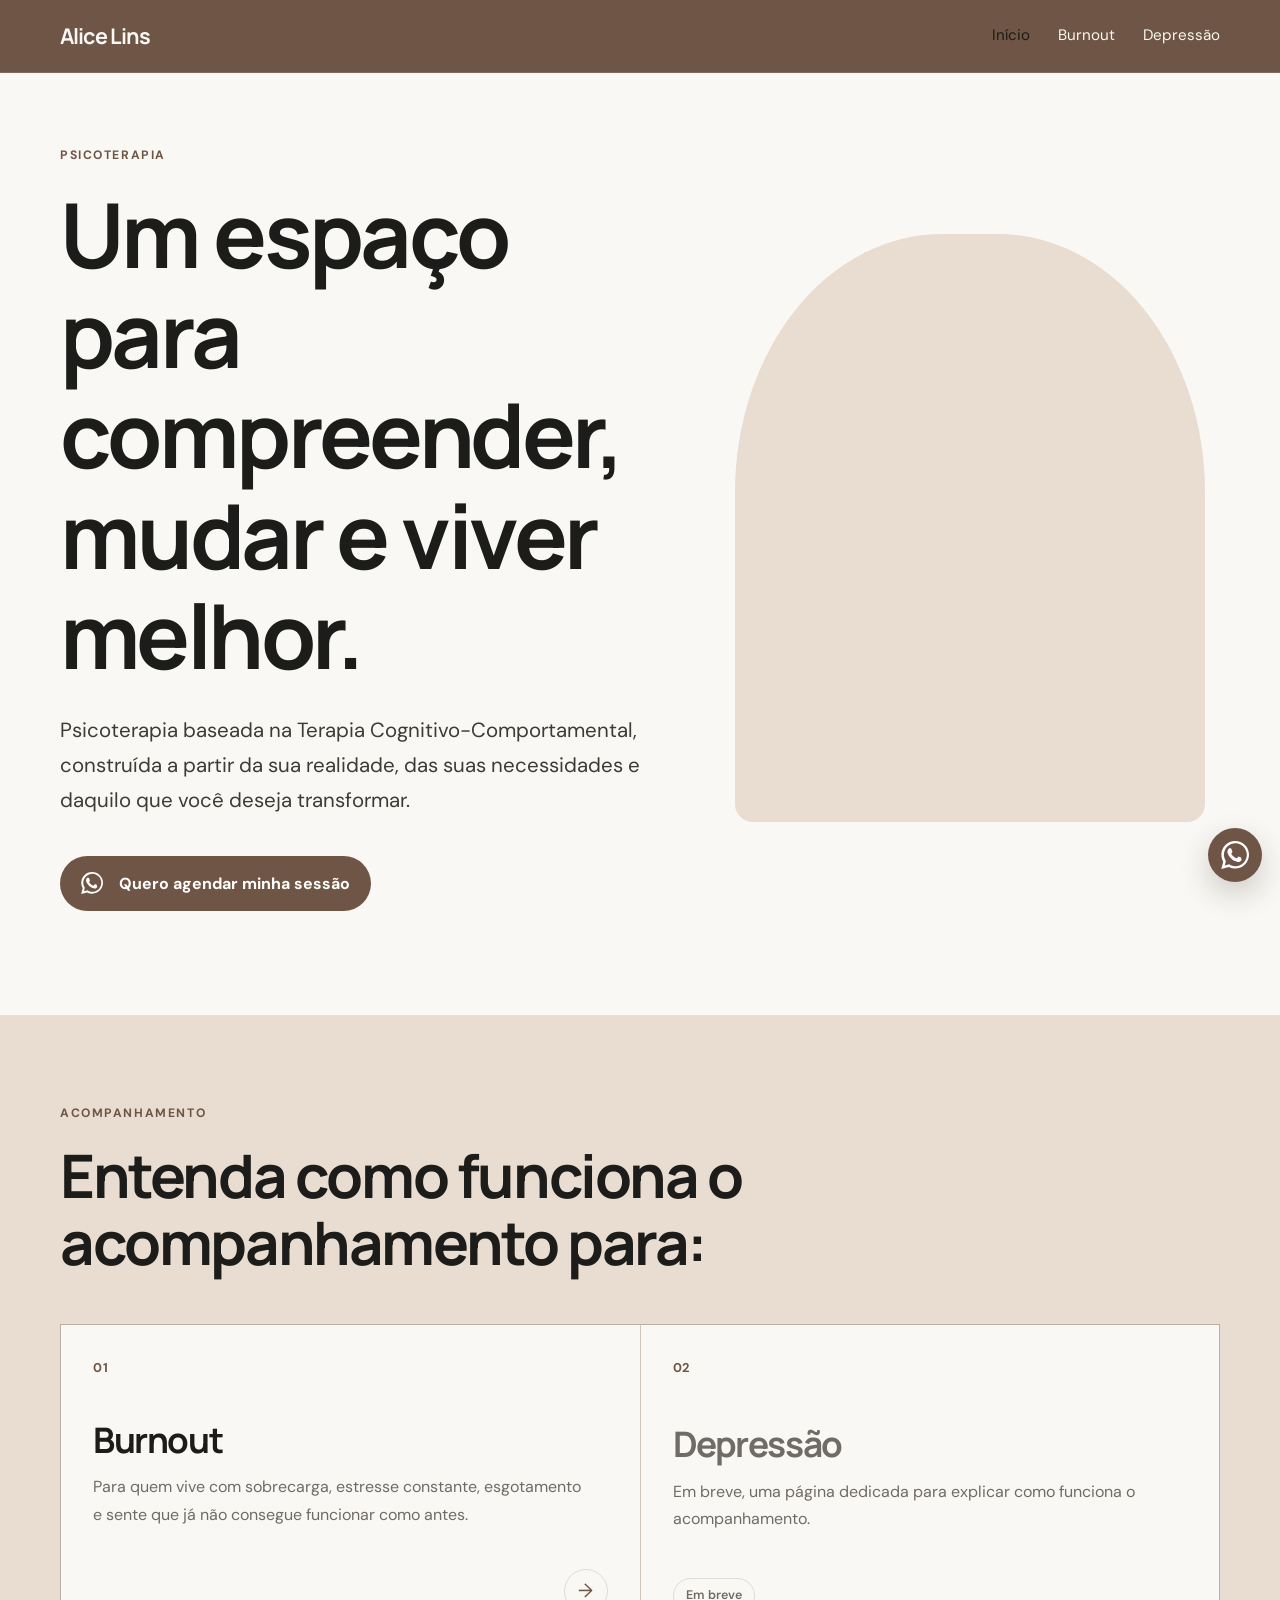
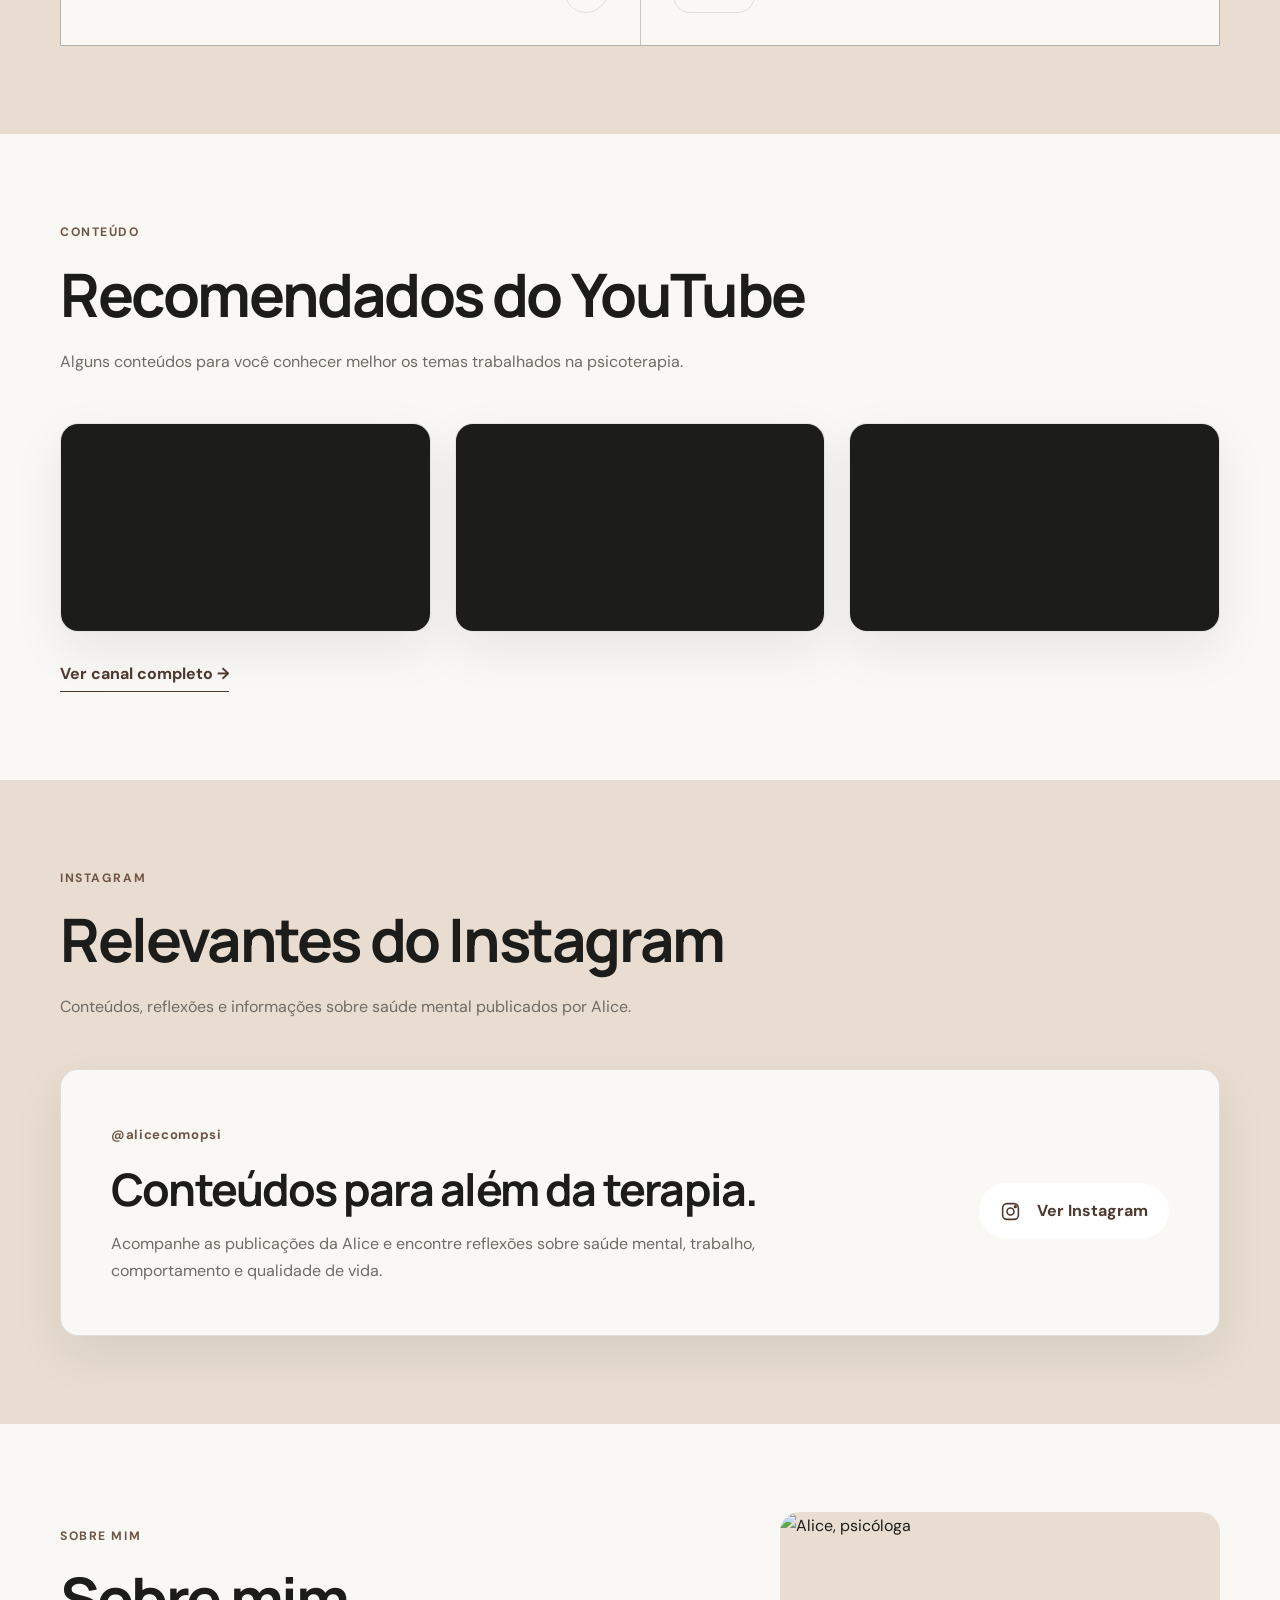
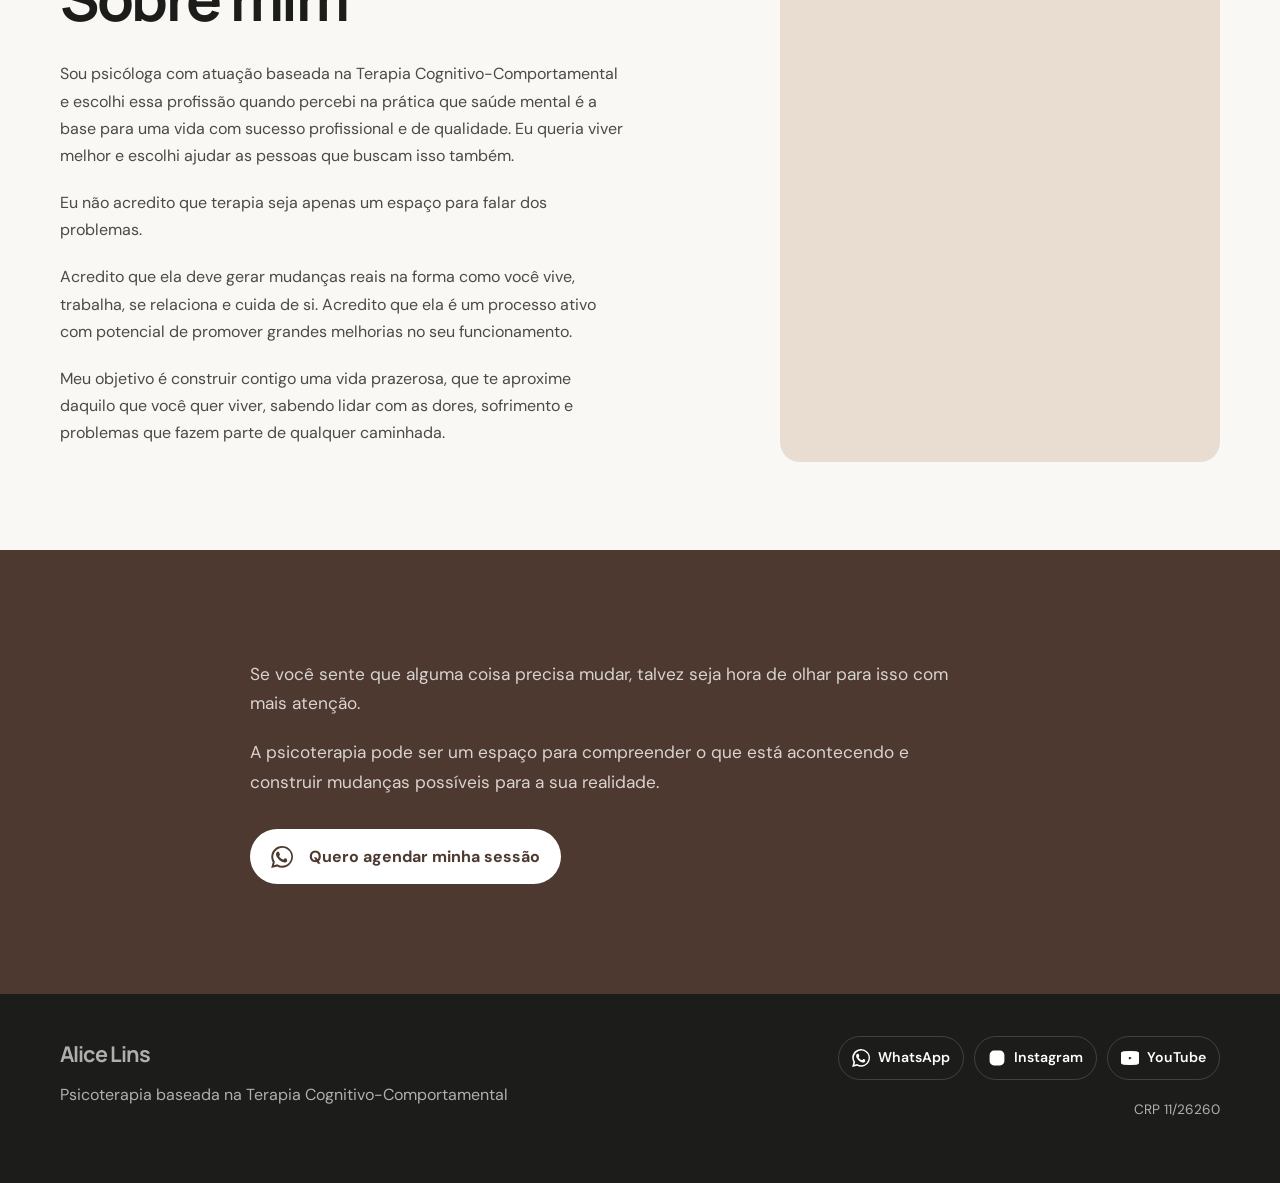
==== index.html @ 0c484d35 "Criando burnout.html e linkando o sobre mim" ====
<!doctype html>
<html lang="pt-BR">

<head>
  <meta charset="utf-8">
  <meta name="viewport" content="width=device-width, initial-scale=1">

  <meta
    name="description"
    content="Psicoterapia baseada na Terapia Cognitivo-Comportamental com Alice Lins."
  >

  <meta name="theme-color" content="#6F5545">

  <meta
    property="og:title"
    content="Alice Lins | Psicóloga"
  >

  <meta
    property="og:description"
    content="Psicoterapia baseada na Terapia Cognitivo-Comportamental."
  >

  <meta property="og:type" content="website">
  <meta property="og:locale" content="pt_BR">

  <title>Alice Lins | Psicóloga</title>

  <link rel="preconnect" href="https://fonts.googleapis.com">
  <link rel="preconnect" href="https://fonts.gstatic.com" crossorigin>

  <link
    href="https://fonts.googleapis.com/css2?family=DM+Sans:wght@400;500;600;700&family=Manrope:wght@500;600;700&display=swap"
    rel="stylesheet"
  >

  <link rel="stylesheet" href="css/style.css">
</head>

<body>

  <a class="skip-link" href="#conteudo">
    Pular para o conteúdo
  </a>


  <!-- =====================================================
       HEADER
  ====================================================== -->

  <header class="site-header">

    <div class="container nav-wrap">

      <a
        class="brand"
        href="/"
        aria-label="Alice Lins — início"
      >
        Alice Lins
      </a>


      <button
        class="menu-toggle"
        type="button"
        aria-expanded="false"
        aria-controls="primary-nav"
        aria-label="Abrir menu"
      >
        <span></span>
        <span></span>
        <span></span>
      </button>


      <nav
        class="primary-nav"
        id="primary-nav"
        aria-label="Navegação principal"
      >

        <a
          class="active"
          href="/"
          aria-current="page"
        >
          Início
        </a>

        <a href="burnout.html">
          Burnout
        </a>

        <a href="/depressao">
          Depressão
        </a>

      </nav>

    </div>

  </header>


  <main id="conteudo">


    <!-- =====================================================
         HERO
    ====================================================== -->

    <section
      class="hero section section-offwhite home-hero"
      aria-labelledby="hero-title"
    >

      <div class="container hero-grid">

        <div class="hero-copy reveal">

          <p class="eyebrow">
            Psicoterapia
          </p>

          <h1 id="hero-title">
            Um espaço para compreender, mudar e viver melhor.
          </h1>

          <p class="lead">
            Psicoterapia baseada na Terapia Cognitivo-Comportamental,
            construída a partir da sua realidade, das suas necessidades
            e daquilo que você deseja transformar.
          </p>

          <a
            class="button button-primary"
            data-whatsapp
            href="#"
          >

            <svg
              class="whatsapp-icon"
              viewBox="0 0 24 24"
              aria-hidden="true"
            >
              <path d="M20.5 3.5A11.8 11.8 0 0 0 12.1 0C5.6 0 .3 5.3.3 11.8c0 2.1.6 4.1 1.6 5.9L.2 24l6.5-1.7a11.8 11.8 0 0 0 5.4 1.3h.1c6.5 0 11.8-5.3 11.8-11.8 0-3.1-1.2-6.1-3.5-8.3ZM12.1 21.6c-1.7 0-3.4-.5-4.8-1.4l-.3-.2-3.8 1 1-3.7-.2-.3a9.8 9.8 0 1 1 8.1 4.6Zm5.4-7.3c-.3-.2-1.7-.9-2-.9-.3-.1-.5-.2-.7.2-.2.3-.8.9-1 1.1-.2.2-.4.2-.7.1-1.8-.9-3-1.6-4.2-3.6-.3-.5.3-.5.8-1.7.1-.2 0-.4 0-.6 0-.2-.7-1.6-.9-2.2-.2-.6-.5-.5-.7-.5h-.6c-.2 0-.6.1-.9.4-.3.3-1.1 1.1-1.1 2.7s1.1 3.1 1.3 3.3c.2.2 2.1 3.3 5.2 4.6 1.9.8 2.6.9 3.5.8.6-.1 1.7-.7 2-1.4.2-.7.2-1.3.1-1.4-.1-.1-.3-.2-.6-.3Z"/>
            </svg>

            <span>
              Quero agendar minha sessão
            </span>

          </a>

        </div>


        <div class="hero-image-wrap reveal">

          <div class="hero-image-frame">

            <img
              src="assets/images/alice.jpg"
              alt="Alice, psicóloga"
              class="alice-photo"
              loading="eager"
            >

            <div
              class="image-placeholder"
              aria-hidden="true"
            >
              <span>alice.jpg</span>

              <small>
                Adicione a foto da Alice em<br>
                assets/images/alice.jpg
              </small>

            </div>

          </div>

        </div>

      </div>

    </section>


    <!-- =====================================================
         ACOMPANHAMENTO
    ====================================================== -->

    <section
      class="section section-beige"
      id="acompanhamento"
      aria-labelledby="acompanhamento-title"
    >

      <div class="container">

        <div class="section-heading">

          <p class="eyebrow">
            Acompanhamento
          </p>

          <h2 id="acompanhamento-title">
            Entenda como funciona o acompanhamento para:
          </h2>

        </div>


        <div class="home-treatment-grid">

          <a
            class="home-treatment-card home-treatment-card-featured"
            href="/burnout"
          >

            <span class="home-card-number">
              01
            </span>

            <div>

              <h3>
                Burnout
              </h3>

              <p>
                Para quem vive com sobrecarga, estresse constante,
                esgotamento e sente que já não consegue funcionar
                como antes.
              </p>

            </div>

            <span
              class="home-card-arrow"
              aria-hidden="true"
            >
              →
            </span>

          </a>


          <div class="home-treatment-card home-treatment-card-disabled">

            <span class="home-card-number">
              02
            </span>

            <div>

              <h3>
                Depressão
              </h3>

              <p>
                Em breve, uma página dedicada para explicar
                como funciona o acompanhamento.
              </p>

            </div>

            <span class="home-card-label">
              Em breve
            </span>

          </div>

        </div>

      </div>

    </section>


    <!-- =====================================================
         YOUTUBE
    ====================================================== -->

    <section
      class="section section-offwhite"
      id="youtube"
      aria-labelledby="youtube-title"
    >

      <div class="container">

        <div class="section-heading">

          <p class="eyebrow">
            Conteúdo
          </p>

          <h2 id="youtube-title">
            Recomendados do YouTube
          </h2>

          <p>
            Alguns conteúdos para você conhecer melhor os temas
            trabalhados na psicoterapia.
          </p>

        </div>


        <div class="youtube-grid">


          <!-- VÍDEO 1 -->

          <article class="youtube-card">

            <div class="youtube-video">

              <iframe
                src="https://www.youtube.com/embed/fqAX5RR4Qe8"
                title="Vídeo recomendado no YouTube"
                loading="lazy"
                allow="accelerometer; autoplay; clipboard-write; encrypted-media; gyroscope; picture-in-picture; web-share"
                allowfullscreen
              ></iframe>

            </div>

          </article>


          <!-- VÍDEO 2 -->

          <article class="youtube-card">

            <div class="youtube-video">

              <iframe
                src="https://www.youtube.com/embed/heCtvMvmbQk"
                title="Vídeo recomendado no YouTube"
                loading="lazy"
                allow="accelerometer; autoplay; clipboard-write; encrypted-media; gyroscope; picture-in-picture; web-share"
                allowfullscreen
              ></iframe>

            </div>

          </article>


          <!-- VÍDEO 3 -->

          <article class="youtube-card">

            <div class="youtube-video">

              <iframe
                src="https://www.youtube.com/embed/onw-YY0gF-A"
                title="Vídeo recomendado no YouTube"
                loading="lazy"
                allow="accelerometer; autoplay; clipboard-write; encrypted-media; gyroscope; picture-in-picture; web-share"
                allowfullscreen
              ></iframe>

            </div>

          </article>


        </div>


        <div class="content-link-wrap">

          <a
            class="text-link"
            href="https://www.youtube.com/@alicemslins"
            target="_blank"
            rel="noopener noreferrer"
          >
            Ver canal completo →
          </a>

        </div>

      </div>

    </section>


    <!-- =====================================================
         INSTAGRAM
    ====================================================== -->

    <section
      class="section section-beige"
      id="instagram"
      aria-labelledby="instagram-title"
    >

      <div class="container">

        <div class="section-heading">

          <p class="eyebrow">
            Instagram
          </p>

          <h2 id="instagram-title">
            Relevantes do Instagram
          </h2>

          <p>
            Conteúdos, reflexões e informações sobre saúde mental
            publicados por Alice.
          </p>

        </div>


        <div class="instagram-feature">

          <div>

            <span class="instagram-handle">
              @alicecomopsi
            </span>

            <h3>
              Conteúdos para além da terapia.
            </h3>

            <p>
              Acompanhe as publicações da Alice e encontre
              reflexões sobre saúde mental, trabalho,
              comportamento e qualidade de vida.
            </p>

          </div>


          <a
            class="button button-light instagram-button"
            href="https://www.instagram.com/alicecomopsi/"
            target="_blank"
            rel="noopener noreferrer"
          >

            <svg
              class="social-icon"
              viewBox="0 0 24 24"
              aria-hidden="true"
            >
              <rect x="3" y="3" width="18" height="18" rx="5" ry="5"></rect>
              <circle cx="12" cy="12" r="4"></circle>
              <circle cx="17.5" cy="6.5" r="1"></circle>
            </svg>

            Ver Instagram

          </a>

        </div>

      </div>

    </section>


    <!-- =====================================================
         SOBRE MIM
    ====================================================== -->

    <section
      class="section section-offwhite"
      id="sobre-mim"
      aria-labelledby="sobre-mim-title"
    >

      <div class="container about-grid">

        <div>

          <p class="eyebrow">
            Sobre mim
          </p>

          <h2 id="sobre-mim-title">
            Sobre mim
          </h2>

          <div class="prose">

            <p>
              Sou psicóloga com atuação baseada na
              Terapia Cognitivo-Comportamental e escolhi essa profissão
              quando percebi na prática que saúde mental é a base para
              uma vida com sucesso profissional e de qualidade.
              Eu queria viver melhor e escolhi ajudar as pessoas que
              buscam isso também.
            </p>

            <p>
              Eu não acredito que terapia seja apenas um espaço
              para falar dos problemas.
            </p>

            <p>
              Acredito que ela deve gerar mudanças reais na forma
              como você vive, trabalha, se relaciona e cuida de si.
              Acredito que ela é um processo ativo com potencial de
              promover grandes melhorias no seu funcionamento.
            </p>

            <p>
              Meu objetivo é construir contigo uma vida prazerosa,
              que te aproxime daquilo que você quer viver, sabendo
              lidar com as dores, sofrimento e problemas que fazem
              parte de qualquer caminhada.
            </p>

          </div>

        </div>


        <div class="about-photo-wrap">

          <img
            src="assets/images/alice.jpg"
            alt="Alice, psicóloga"
            class="alice-photo"
            loading="lazy"
          >

        </div>

      </div>

    </section>


    <!-- =====================================================
         CTA FINAL
    ====================================================== -->

    <section
      class="section final-cta"
      id="cta"
      aria-labelledby="cta-title"
    >

      <div class="container narrow">

        <p>
          Se você sente que alguma coisa precisa mudar,
          talvez seja hora de olhar para isso com mais atenção.
        </p>

        <p>
          A psicoterapia pode ser um espaço para compreender
          o que está acontecendo e construir mudanças possíveis
          para a sua realidade.
        </p>

        <a
          class="button button-light"
          data-whatsapp
          href="#"
        >

          <svg
            class="whatsapp-icon"
            viewBox="0 0 24 24"
            aria-hidden="true"
          >
            <path d="M20.5 3.5A11.8 11.8 0 0 0 12.1 0C5.6 0 .3 5.3.3 11.8c0 2.1.6 4.1 1.6 5.9L.2 24l6.5-1.7a11.8 11.8 0 0 0 5.4 1.3h.1c6.5 0 11.8-5.3 11.8-11.8 0-3.1-1.2-6.1-3.5-8.3ZM12.1 21.6c-1.7 0-3.4-.5-4.8-1.4l-.3-.2-3.8 1 1-3.7-.2-.3a9.8 9.8 0 1 1 8.1 4.6Zm5.4-7.3c-.3-.2-1.7-.9-2-.9-.3-.1-.5-.2-.7.2-.2.3-.8.9-1 1.1-.2.2-.4.2-.7.1-1.8-.9-3-1.6-4.2-3.6-.3-.5.3-.5.8-1.7.1-.2 0-.4 0-.6 0-.2-.7-1.6-.9-2.2-.2-.6-.5-.5-.7-.5h-.6c-.2 0-.6.1-.9.4-.3.3-1.1 1.1-1.1 2.7s1.1 3.1 1.3 3.3c.2.2 2.1 3.3 5.2 4.6 1.9.8 2.6.9 3.5.8.6-.1 1.7-.7 2-1.4.2-.7.2-1.3.1-1.4-.1-.1-.3-.2-.6-.3Z"/>
          </svg>

          <span>
            Quero agendar minha sessão
          </span>

        </a>

      </div>

    </section>

  </main>


  <!-- =====================================================
       FOOTER
  ====================================================== -->

  <footer class="site-footer">

    <div class="container footer-grid">

      <div>

        <p class="brand footer-brand">
          Alice Lins
        </p>

        <p>
          Psicoterapia baseada na
          Terapia Cognitivo-Comportamental
        </p>

      </div>


      <div class="footer-actions">

        <div
          class="social-links"
          aria-label="Redes sociais"
        >

          <!-- WHATSAPP -->

          <a
            class="social-link"
            data-whatsapp
            href="#"
            aria-label="Falar com Alice pelo WhatsApp"
            title="WhatsApp"
          >

            <svg viewBox="0 0 24 24" aria-hidden="true">
              <path d="M20.5 3.5A11.8 11.8 0 0 0 12.1 0C5.6 0 .3 5.3.3 11.8c0 2.1.6 4.1 1.6 5.9L.2 24l6.5-1.7a11.8 11.8 0 0 0 5.4 1.3h.1c6.5 0 11.8-5.3 11.8-11.8 0-3.1-1.2-6.1-3.5-8.3ZM12.1 21.6c-1.7 0-3.4-.5-4.8-1.4l-.3-.2-3.8 1 1-3.7-.2-.3a9.8 9.8 0 1 1 8.1 4.6Zm5.4-7.3c-.3-.2-1.7-.9-2-.9-.3-.1-.5-.2-.7.2-.2.3-.8.9-1 1.1-.2.2-.4.2-.7.1-1.8-.9-3-1.6-4.2-3.6-.3-.5.3-.5.8-1.7.1-.2 0-.4 0-.6 0-.2-.7-1.6-.9-2.2-.2-.6-.5-.5-.7-.5h-.6c-.2 0-.6.1-.9.4-.3.3-1.1 1.1-1.1 2.7s1.1 3.1 1.3 3.3c.2.2 2.1 3.3 5.2 4.6 1.9.8 2.6.9 3.5.8.6-.1 1.7-.7 2-1.4.2-.7.2-1.3.1-1.4-.1-.1-.3-.2-.6-.3Z"/>
            </svg>

            <span>
              WhatsApp
            </span>

          </a>


          <!-- INSTAGRAM -->

          <a
            class="social-link"
            href="https://www.instagram.com/alicecomopsi/"
            target="_blank"
            rel="noopener noreferrer"
            aria-label="Instagram da Alice"
            title="Instagram"
          >

            <svg viewBox="0 0 24 24" aria-hidden="true">
              <rect x="3" y="3" width="18" height="18" rx="5" ry="5"></rect>
              <circle cx="12" cy="12" r="4"></circle>
              <circle cx="17.5" cy="6.5" r="1"></circle>
            </svg>

            <span>
              Instagram
            </span>

          </a>


          <!-- YOUTUBE -->

          <a
            class="social-link"
            href="https://www.youtube.com/@alicemslins"
            target="_blank"
            rel="noopener noreferrer"
            aria-label="Canal da Alice no YouTube"
            title="YouTube"
          >

            <svg viewBox="0 0 24 24" aria-hidden="true">
              <path d="M23.5 6.2a3 3 0 0 0-2.1-2.1C19.5 3.6 12 3.6 12 3.6s-7.5 0-9.4.5A3 3 0 0 0 .5 6.2 31 31 0 0 0 0 12a31 31 0 0 0 .5 5.8 3 3 0 0 0 2.1 2.1c1.9.5 9.4.5 9.4.5s7.5 0 9.4-.5a3 3 0 0 0 2.1-2.1A31 31 0 0 0 24 12a31 31 0 0 0-.5-5.8ZM9.6 15.6V8.4l6.3 3.6-6.3 3.6Z"/>
            </svg>

            <span>
              YouTube
            </span>

          </a>

        </div>


        <p>
          CRP 11/26260
        </p>

      </div>

    </div>

  </footer>


  <!-- WHATSAPP FLUTUANTE -->

  <a
    class="whatsapp-float"
    data-whatsapp
    href="#"
    aria-label="Falar com Alice pelo WhatsApp"
  >

    <svg
      viewBox="0 0 24 24"
      aria-hidden="true"
    >
      <path d="M20.5 3.5A11.8 11.8 0 0 0 12.1 0C5.6 0 .3 5.3.3 11.8c0 2.1.6 4.1 1.6 5.9L.2 24l6.5-1.7a11.8 11.8 0 0 0 5.4 1.3h.1c6.5 0 11.8-5.3 11.8-11.8 0-3.1-1.2-6.1-3.5-8.3ZM12.1 21.6c-1.7 0-3.4-.5-4.8-1.4l-.3-.2-3.8 1 1-3.7-.2-.3a9.8 9.8 0 1 1 8.1 4.6Zm5.4-7.3c-.3-.2-1.7-.9-2-.9-.3-.1-.5-.2-.7.2-.2.3-.8.9-1 1.1-.2.2-.4.2-.7.1-1.8-.9-3-1.6-4.2-3.6-.3-.5.3-.5.8-1.7.1-.2 0-.4 0-.6 0-.2-.7-1.6-.9-2.2-.2-.6-.5-.5-.7-.5h-.6c-.2 0-.6.1-.9.4-.3.3-1.1 1.1-1.1 2.7s1.1 3.1 1.3 3.3c.2.2 2.1 3.3 5.2 4.6 1.9.8 2.6.9 3.5.8.6-.1 1.7-.7 2-1.4.2-.7.2-1.3.1-1.4-.1-.1-.3-.2-.6-.3Z"/>
    </svg>

  </a>


  <script src="js/script.js" defer></script>

</body>

</html>
---- css/style.css ----
@import url('https://fonts.googleapis.com/css2?family=Caveat:wght@500;600;700&display=swap');
@import url('https://fonts.googleapis.com/css2?family=Cormorant+Garamond:wght@400;500;600&display=swa');



:root {
  --coffee: #6F5545;
  --coffee-dark: #4D392F;
  --beige: #E8DDD0;
  --off-white: #FAF8F4;
  --light-gray: #E9E7E3;
  --black: #1C1C1A;
  --gray: #6F6B66;
  --white: #FFFFFF;
  --border: rgba(28, 28, 26, 0.12);
  --shadow: 0 18px 50px rgba(28, 28, 26, 0.08);
  --radius: 18px;
  --max-width: 1160px;
  --narrow-width: 780px;
}

*,
*::before,
*::after {
  box-sizing: border-box;
}

html {
  scroll-behavior: smooth;
}

body {
  margin: 0;
  background: var(--off-white);
  color: var(--black);
  font-family: "DM Sans", system-ui, -apple-system, BlinkMacSystemFont, "Segoe UI", sans-serif;
  line-height: 1.7;
  text-rendering: optimizeLegibility;
}

body.menu-open {
  overflow: hidden;
}

img {
  display: block;
  max-width: 100%;
}

a {
  color: inherit;
}

button,
a {
  -webkit-tap-highlight-color: transparent;
}

button {
  font: inherit;
}

.burnout-title {
  font-family: "", cursive;
  font-weight: 600;
  letter-spacing: 0.01em;
}

.cormorant-title {
  font-family: "", serif;
  font-weight: 500;
  letter-spacing: -0.02em;
}

:focus-visible {
  outline: 3px solid var(--coffee);
  outline-offset: 4px;
}

.skip-link {
  position: fixed;
  top: 12px;
  left: 12px;
  z-index: 1000;
  padding: 10px 14px;
  background: var(--black);
  color: var(--white);
  transform: translateY(-160%);
  transition: transform 180ms ease;
}

.skip-link:focus {
  transform: translateY(0);
}

.container {
  width: min(var(--max-width), calc(100% - 40px));
  margin-inline: auto;
}

.narrow {
  width: min(var(--narrow-width), calc(100% - 40px));
  margin-inline: auto;
}

.section {
  padding: 88px 0;
}

.section-offwhite {
  background: var(--off-white);
}

.section-beige {
  background: var(--beige);
}

.section-dark,
.final-cta {
  background: var(--coffee-dark);
  color: var(--white);
}

.site-header {
  position: sticky;
  top: 0;
  z-index: 110;

  height: var(--header-height);

  background: var(--coffee);
  color: var(--off-white);

  border-bottom: 1px solid rgba(255, 255, 255, 0.12);
}

.nav-wrap {
  min-height: 72px;
  display: flex;
  align-items: center;
  justify-content: space-between;
}

.brand {
  text-decoration: none;
  font-family: "Manrope", sans-serif;
  font-weight: 700;
  letter-spacing: -0.04em;
  font-size: 1.35rem;
  color: var(--off-white);
}

/* =========================================================
   LINK PARA O SOBRE NA PÁGINA DE BURNOUT
========================================================= */

.home-section-link {
  display: flex;
  align-items: center;
  justify-content: space-between;

  width: 100%;

  padding: 26px 0;

  border-top: 1px solid var(--border);
  border-bottom: 1px solid var(--border);

  color: var(--black);

  font-family: "Manrope", sans-serif;
  font-size: clamp(1.5rem, 4vw, 2.4rem);
  font-weight: 600;
  letter-spacing: -0.04em;

  text-decoration: none;

  transition:
    color 180ms ease,
    padding 180ms ease;
}

.home-section-link:hover {
  color: var(--coffee);
  padding-left: 8px;
  padding-right: 8px;
}

.home-section-link span:last-child {
  color: var(--coffee);
  font-size: 1.4rem;
}

.primary-nav {
  display: flex;
  gap: 28px;
  align-items: center;
}

.primary-nav a {
  position: relative;
  padding: 8px 0;
  color: var(--off-white);
  text-decoration: none;
  font-size: 0.95rem;
}

.primary-nav a:hover,
.primary-nav a.active {
  color: var(--black);
}

.primary-nav a.active::after {
  content: "";
  position: absolute;
  left: 0;
  right: 0;
  bottom: 2px;
  height: 1px;
  background: var(--coffee);
}

.menu-toggle {
  display: none;

  width: 58px;
  height: 58px;

  padding: 0;
  border: 0;
  border-radius: 12px;

  background: transparent;
  color: var(--off-white);

  cursor: pointer;

  align-items: center;
  justify-content: center;
}

.menu-toggle span {
  display: block;

  width: 32px;
  height: 3px;

  margin: 5px 0;

  background: currentColor;
  border-radius: 999px;

  transition:
    transform 180ms ease,
    opacity 180ms ease;
}

.hero {
  padding-top: 72px;
  padding-bottom: 104px;
}

.hero-grid {
  display: grid;
  gap: 48px;
  align-items: center;
}

.hero-copy {
  max-width: 700px;
}

.eyebrow {
  margin: 0 0 18px;
  color: var(--coffee);
  font-size: 0.76rem;
  font-weight: 700;
  letter-spacing: 0.13em;
  text-transform: uppercase;
}

.eyebrow-light {
  color: var(--beige);
}

h1,
h2,
h3 {
  margin: 0;
  font-family: "Manrope", sans-serif;
  line-height: 1.12;
  letter-spacing: -0.04em;
}

h1 {
  max-width: 780px;
  font-size: clamp(2.55rem, 8vw, 5.6rem);
}

h2 {
  max-width: 850px;
  font-size: clamp(2rem, 5vw, 3.75rem);
}

h3 {
  font-size: 1.25rem;
}

p {
  margin: 0 0 20px;
}

.lead {
  margin-top: 28px;
  font-size: clamp(1.08rem, 2vw, 1.28rem);
  color: #3E3B37;
}

.hero-copy > p:not(.eyebrow):not(.lead) {
  max-width: 680px;
  color: #4D4944;
}

.button {
  display: inline-flex;
  align-items: center;
  justify-content: center;
  gap: 16px;
  min-height: 52px;
  margin-top: 18px;
  padding: 13px 20px;
  border-radius: 999px;
  border: 1px solid transparent;
  text-decoration: none;
  font-weight: 700;
  transition: transform 180ms ease, background-color 180ms ease, border-color 180ms ease;
}

.button .whatsapp-icon {
  width: 22px;
  height: 22px;
  flex-shrink: 0;
  fill: currentColor;
}

.button:hover {
  transform: translateY(-2px);
}

.button-primary {
  background: var(--coffee);
  color: var(--white);
}

.button-primary:hover {
  background: var(--coffee-dark);
}

.button-light {
  background: var(--white);
  color: var(--coffee-dark);
}

.hero-image-wrap {
  display: flex;
  justify-content: center;
}

.hero-image-frame {
  position: relative;
  width: min(100%, 470px);
  aspect-ratio: 4 / 5;
  overflow: hidden;
  background: var(--beige);
  border-radius: 44% 44% 18px 18px;
}

.alice-photo {
  width: 100%;
  height: 100%;
  object-fit: cover;
}

.image-placeholder {
  position: absolute;
  inset: 0;
  display: flex;
  flex-direction: column;
  align-items: center;
  justify-content: center;
  gap: 8px;
  padding: 30px;
  text-align: center;
  background: linear-gradient(145deg, #ded0c1, #f2ebe3);
  color: var(--coffee-dark);
}

.image-placeholder span {
  font-family: "Manrope", sans-serif;
  font-weight: 700;
}

.image-placeholder small {
  line-height: 1.5;
}

.hero-image-frame:has(.alice-photo[src*="alice.jpg"]) .image-placeholder {
  display: none;
}

.section-heading {
  margin-bottom: 48px;
}

.section-heading > p:last-child {
  max-width: 680px;
  margin-top: 20px;
  color: var(--gray);
}

.section-heading.light > p:last-child {
  color: rgba(255, 255, 255, 0.72);
}

.quote-list {
  margin: 44px 0 52px;
  border-top: 1px solid rgba(28, 28, 26, 0.15);
}

.quote-list blockquote {
  margin: 0;
  padding: 25px 0;
  border-bottom: 1px solid rgba(28, 28, 26, 0.15);
  font-family: "Manrope", sans-serif;
  font-size: clamp(1.1rem, 2.4vw, 1.45rem);
  line-height: 1.35;
}

.closing-text {
  max-width: 760px;
  margin-top: 40px;
  font-size: clamp(1.15rem, 2.5vw, 1.55rem);
  font-family: "Manrope", sans-serif;
  font-weight: 600;
  line-height: 1.4;
}

.cycle {
  max-width: 680px;
  margin: 50px auto 40px;
  display: grid;
  justify-items: center;
}

.cycle-step {
  width: min(100%, 450px);
  padding: 16px 20px;
  text-align: center;
  border: 1px solid var(--border);
  background: var(--white);
  border-radius: 999px;
  font-weight: 600;
  box-shadow: 0 8px 24px rgba(28, 28, 26, 0.04);
}

.cycle-arrow {
  padding: 5px 0;
  color: var(--coffee);
  font-size: 1.25rem;
}

.statement {
  max-width: 900px;
  margin: 60px auto 0;
  text-align: center;
  font-family: "Manrope", sans-serif;
  font-size: clamp(1.5rem, 4vw, 2.6rem);
  line-height: 1.2;
  font-weight: 400;
  letter-spacing: -0.04em;
}

.statement-small {
  margin-top: 36px;
  text-align: left;
  font-family: "DM Sans", sans-serif;
  font-size: clamp(1.05rem, 2vw, 1.25rem);
  line-height: 1.75;
  font-weight: 400;
  letter-spacing: normal;
}

.statement-highlight {
  margin-top: 48px;
  margin-bottom: 30px;
  padding: 24px 0;
  border-top: 1px solid rgba(77, 57, 47, 0.25);
  border-bottom: 1px solid rgba(77, 57, 47, 0.25);

  font-family: "Manrope", sans-serif;
  font-size: clamp(1.35rem, 3vw, 2rem);
  font-weight: 700;
  line-height: 1.3;
  color: var(--coffee-dark);
}

.statement-normal {
  margin-top: 24px;
}

.section-dark .narrow p:not(.eyebrow),
.final-cta p:not(.eyebrow) {
  max-width: 700px;
  color: rgba(255, 255, 255, 0.78);
  font-size: 1.08rem;
}

.topics {
  display: grid;
  grid-template-columns: 0.85fr 1.15fr;
  gap: 70px;
  align-items: stretch;
}

.topic-list {
  display: flex;
  flex-direction: column;
  border-top: 1px solid var(--border);
}

.topic-button {
  position: relative;
  padding: 17px 34px 17px 0;
  border: 0;
  border-bottom: 1px solid var(--border);
  background: transparent;
  color: var(--gray);
  text-align: left;
  cursor: pointer;
  font-weight: 600;
  transition: color 180ms ease, padding 180ms ease;
}

.topic-button::after {
  content: "→";
  position: absolute;
  right: 4px;
  opacity: 0;
  transition: opacity 180ms ease, right 180ms ease;
}

.topic-button:hover,
.topic-button.active {
  color: var(--black);
  padding-left: 6px;
}

.topic-button.active::after {
  right: 0;
  opacity: 1;
}

.topic-panel {
  min-height: 0;
  padding: 42px;
  border: 1px solid var(--border);
  background: var(--beige);
  border-radius: var(--radius);
}

.topic-panel[hidden] {
  display: none;
}

.panel-number {
  display: block;
  margin-bottom: 80px;
  color: var(--coffee);
  font-size: 0.8rem;
  font-weight: 700;
}

.topic-panel h3 {
  margin-bottom: 16px;
  font-size: 1.8rem;
}

.topic-panel p {
  margin: 0;
  color: #4D4944;
}

.examples {
  margin: 40px 0;
  border-top: 1px solid rgba(28, 28, 26, 0.15);
}

.examples p {
  margin: 0;
  padding: 17px 0;
  border-bottom: 1px solid rgba(28, 28, 26, 0.15);
}

.check-list {
  max-width: 900px;
  margin: 0;
  padding: 0;
  list-style: none;
  border-top: 1px solid var(--border);
}

.check-list li {
  position: relative;
  padding: 20px 0 20px 34px;
  border-bottom: 1px solid var(--border);
}

.check-list li::before {
  content: "—";
  position: absolute;
  left: 0;
  color: var(--coffee);
  font-weight: 700;
}

.areas-list {
  display: grid;
  grid-template-columns: repeat(5, 1fr);
  border-top: 1px solid rgba(255, 255, 255, 0.2);
  border-bottom: 1px solid rgba(255, 255, 255, 0.2);
}

.areas-list > div {
  min-height: 180px;
  padding: 24px;
  display: flex;
  flex-direction: column;
  justify-content: space-between;
  border-right: 1px solid rgba(255, 255, 255, 0.2);
}

.areas-list > div:last-child {
  border-right: 0;
}

.areas-list span {
  color: var(--beige);
  font-size: 0.8rem;
}

.areas-list strong {
  font-family: "Manrope", sans-serif;
  font-size: 1.2rem;
}

.light-text {
  color: rgba(255, 255, 255, 0.8);
}

.treatment-grid {
  display: grid;
  grid-template-columns: repeat(2, 1fr);
  gap: 1px;
  background: var(--border);
  border: 1px solid var(--border);
}

.treatment-grid article {
  min-height: 0;
  padding: 34px 32px;
  background: var(--off-white);
  display: flex;
  align-items: flex-end;
}

.treatment-grid h3 {
  margin: 0;
}

.treatment-grid span {
  display: block;
  margin-bottom: 60px;
  color: var(--coffee);
  font-size: 0.8rem;
  font-weight: 700;
}

.treatment-grid h3 {
  margin-bottom: 12px;
}

.treatment-grid p {
  color: var(--gray);
}

.reflection h2 {
  max-width: 820px;
}

.big-emphasis {
  margin: 60px 0;
  font-family: "Manrope", sans-serif;
  font-size: clamp(1.4rem, 3.2vw, 2.4rem);
  font-weight: 400;
  line-height: 1.3;
  letter-spacing: -0.04em;
}

.about-grid {
  display: grid;
  grid-template-columns: 1.05fr 0.95fr;
  gap: 80px;
  align-items: center;
}

.prose {
  max-width: 650px;
  margin-top: 28px;
  color: #4D4944;
}

/* =========================================================
   HOME
========================================================= */

/* ---------------------------------------------------------
   Cards de acompanhamento
--------------------------------------------------------- */

.home-treatment-grid {
  display: grid;
  grid-template-columns: repeat(2, 1fr);
  gap: 1px;
  background: var(--border);
  border: 1px solid var(--border);
}

.home-treatment-card {
  position: relative;

  min-height: 320px;
  padding: 32px;

  display: flex;
  flex-direction: column;
  justify-content: space-between;

  background: var(--off-white);

  text-decoration: none;

  transition:
    transform 180ms ease,
    background-color 180ms ease;
}

.home-treatment-card:hover {
  background: var(--white);
}

.home-treatment-card-featured {
  color: var(--black);
}

.home-treatment-card-featured:hover {
  transform: translateY(-3px);
}

.home-treatment-card-disabled {
  color: var(--gray);
}

.home-card-number {
  color: var(--coffee);
  font-size: 0.8rem;
  font-weight: 700;
  letter-spacing: 0.05em;
}

.home-treatment-card h3 {
  margin-bottom: 14px;
  font-size: clamp(1.5rem, 3vw, 2.2rem);
}

.home-treatment-card p {
  max-width: 500px;
  margin: 0;
  color: var(--gray);
}

.home-card-arrow {
  align-self: flex-end;

  display: grid;
  place-items: center;

  width: 44px;
  height: 44px;

  border: 1px solid var(--border);
  border-radius: 50%;

  color: var(--coffee);
  font-size: 1.2rem;
}

.home-card-label {
  align-self: flex-start;

  padding: 6px 12px;

  border: 1px solid var(--border);
  border-radius: 999px;

  color: var(--gray);
  font-size: 0.78rem;
  font-weight: 600;
}


/* ---------------------------------------------------------
   YouTube
--------------------------------------------------------- */

.youtube-grid {
  display: grid;
  grid-template-columns: repeat(3, 1fr);
  gap: 24px;
}

.youtube-card {
  overflow: hidden;

  background: var(--white);
  border: 1px solid var(--border);
  border-radius: var(--radius);

  box-shadow: var(--shadow);
}

.youtube-video {
  position: relative;

  width: 100%;
  aspect-ratio: 16 / 9;

  background: var(--black);
}

.youtube-video iframe {
  position: absolute;

  inset: 0;

  width: 100%;
  height: 100%;

  border: 0;
}

.content-link-wrap {
  margin-top: 28px;
}

.text-link {
  display: inline-flex;
  align-items: center;
  gap: 8px;

  color: var(--coffee-dark);

  font-weight: 700;
  text-decoration: none;

  border-bottom: 1px solid currentColor;
  padding-bottom: 3px;
}

.text-link:hover {
  color: var(--coffee);
}


/* ---------------------------------------------------------
   Instagram
--------------------------------------------------------- */

.instagram-feature {
  display: grid;
  grid-template-columns: 1fr auto;
  align-items: center;
  gap: 50px;

  padding: 50px;

  background: var(--off-white);
  border: 1px solid var(--border);
  border-radius: var(--radius);

  box-shadow: var(--shadow);
}

.instagram-handle {
  display: inline-block;

  margin-bottom: 18px;

  color: var(--coffee);

  font-size: 0.82rem;
  font-weight: 700;
  letter-spacing: 0.05em;
}

.instagram-feature h3 {
  max-width: 650px;
  margin-bottom: 16px;

  font-size: clamp(1.7rem, 4vw, 2.8rem);
}

.instagram-feature p {
  max-width: 650px;
  margin: 0;

  color: var(--gray);
}

.instagram-button {
  width: auto;
  white-space: nowrap;
}

.social-icon {
  width: 21px;
  height: 21px;

  fill: none;
  stroke: currentColor;
  stroke-width: 1.8;
}


/* ---------------------------------------------------------
   Ícones dos botões WhatsApp
--------------------------------------------------------- */

.whatsapp-icon {
  width: 22px;
  height: 22px;

  flex: 0 0 auto;

  fill: currentColor;
}


/* ---------------------------------------------------------
   Ajuste do Sobre
--------------------------------------------------------- */

#sobre-mim .prose p {
  max-width: 680px;
}

#sobre-mim .prose p:last-child {
  margin-bottom: 0;
}


/* ---------------------------------------------------------
   WhatsApp flutuante
--------------------------------------------------------- */

.whatsapp-float svg {
  width: 28px;
  height: 28px;

  fill: currentColor;
}

.about-photo-wrap {
  width: min(100%, 440px);
  justify-self: end;
  aspect-ratio: 4 / 5;
  overflow: hidden;
  border-radius: 20px;
  background: var(--beige);
}

.testimonial {
  display: grid;
  grid-template-columns: 50px 1fr 50px;
  gap: 24px;
  align-items: center;
  max-width: 900px;
  margin: 0 auto;
}

.testimonial-content {
  text-align: center;
}

.testimonial-mark {
  display: block;
  margin-bottom: 12px;
  color: var(--coffee);
  font-family: Georgia, serif;
  font-size: 4rem;
  line-height: 0.7;
}

.testimonial blockquote {
  margin: 0 auto 22px;
  font-family: "Manrope", sans-serif;
  font-size: clamp(1.35rem, 3.5vw, 2.2rem);
  font-weight: 600;
  line-height: 1.3;
}

.testimonial-author {
  margin: 0;
  color: var(--gray);
  font-size: 0.9rem;
}

.testimonial-arrow {
  width: 46px;
  height: 46px;
  border: 1px solid var(--border);
  border-radius: 50%;
  background: transparent;
  cursor: pointer;
}

.testimonial-arrow:hover {
  background: rgba(255,255,255,0.45);
}

.testimonial-dots {
  display: flex;
  justify-content: center;
  gap: 7px;
  margin-top: 30px;
}

.testimonial-dots button {
  width: 7px;
  height: 7px;
  padding: 0;
  border: 0;
  border-radius: 50%;
  background: rgba(28,28,26,0.22);
  cursor: pointer;
}

.testimonial-dots button.active {
  background: var(--coffee);
}

.final-cta {
  padding: 110px 0;
}

.final-cta h2 {
  max-width: 850px;
}

.final-cta .button {
  margin-top: 12px;
}

.faq-list {
  border-top: 1px solid var(--border);
}

.faq-list details {
  border-bottom: 1px solid var(--border);
}

.faq-list summary {
  position: relative;
  padding: 23px 42px 23px 0;
  list-style: none;
  cursor: pointer;
  font-family: "Manrope", sans-serif;
  font-weight: 600;
  font-size: 1.05rem;
}

.faq-list summary::-webkit-details-marker {
  display: none;
}

.faq-list summary::after {
  content: "+";
  position: absolute;
  right: 0;
  top: 20px;
  color: var(--coffee);
  font-size: 1.4rem;
  font-weight: 400;
}

.faq-list details[open] summary::after {
  content: "−";
}

.faq-list details p {
  max-width: 680px;
  padding: 0 0 25px;
  margin: 0;
  color: var(--gray);
}

.site-footer {
  padding: 42px 0;
  background: var(--black);
  color: var(--white);
}

.footer-grid {
  display: flex;
  align-items: flex-start;
  justify-content: space-between;
  gap: 30px;
}

.footer-brand {
  margin-bottom: 8px;
}

.site-footer p {
  color: rgba(255,255,255,0.65);
}

.footer-actions {
  text-align: right;
}

.footer-actions a {
  color: var(--white);
  font-weight: 600;
  text-decoration: none;
}

.footer-actions p {
  margin-top: 10px;
  font-size: 0.85rem;
}

.whatsapp-float {
  position: fixed;
  right: 18px;
  bottom: 18px;
  z-index: 40;
  display: grid;
  place-items: center;
  width: 54px;
  height: 54px;
  border-radius: 50%;
  background: var(--coffee);
  color: var(--white);
  text-decoration: none;
  box-shadow: 0 12px 30px rgba(28, 28, 26, 0.2);
  transition: transform 180ms ease, background-color 180ms ease;
}

.whatsapp-float svg {
  width: 28px;
  height: 28px;
  fill: currentColor;
}

.whatsapp-float:hover {
  transform: translateY(-2px);
  background: var(--coffee-dark);
}

.reveal {
  animation: reveal-in 650ms ease both;
}

@keyframes reveal-in {
  from { opacity: 0; transform: translateY(18px); }
  to { opacity: 1; transform: translateY(0); }
}

@media (min-width: 850px) {
  .hero-grid {
    grid-template-columns: 1.1fr 0.9fr;
  }
}

@media (max-width: 849px) {
  .menu-toggle {
    display: flex;
    position: relative;
    z-index: 120;
    flex-direction: column;
  }

  /* Menu mobile */
  .primary-nav {
    position: fixed;
    top: 72px;
    left: 0;
    right: 0;

    z-index: 110;

    display: none;
    flex-direction: column;
    align-items: stretch;
    gap: 0;

    /*
    * Não usamos bottom: 0.
    * Assim o menu ocupa somente o espaço dos links.
    */
    height: auto;
    max-height: none;

    padding: 10px 24px 14px;

    /*
    * Café com leite translúcido.
    * A página continua aparecendo atrás.
    */
    background: rgba(232, 221, 208, 0.94);

    /*
    * Dá aquele efeito moderno de vidro/camada.
    */
    backdrop-filter: blur(10px);
    -webkit-backdrop-filter: blur(10px);

    border-top: 1px solid rgba(255, 255, 255, 0.18);
    border-bottom: 1px solid rgba(77, 57, 47, 0.14);

    box-shadow:
      0 16px 35px rgba(28, 28, 26, 0.14);

    /*
    * O menu aparece sobre a página,
    * mas não cria uma segunda página.
    */
    overflow: visible;
  }

  .primary-nav.open {
    display: flex;
  }

  /* Links do menu */
  .primary-nav a {
    display: flex;
    align-items: center;

    min-height: 56px;
    padding: 16px 0;

    border-bottom: 1px solid rgba(77, 57, 47, 0.15);

    color: var(--coffee-dark);

    font-size: 1.08rem;
    font-weight: 600;
    line-height: 1.2;

    text-decoration: none;

    transition:
      color 180ms ease,
      background-color 180ms ease,
      padding-left 180ms ease;
  }

  .primary-nav a:last-child {
    border-bottom: 0;
  }

  /*
  * Hover/toque sem deslocar o texto.
  */
  .primary-nav a:hover {
    color: var(--coffee);
  }

  /*
  * Item ativo.
  *
  * IMPORTANTE:
  * Não usamos padding-left diferente aqui.
  * Isso evita o Burnout ficar deslocado para a direita.
  */
  .primary-nav a.active {
    color: var(--coffee-dark);
    padding-left: 12px;
    background: rgba(111, 85, 69, 0.08);
    border-radius: 8px;
  }

  /*
  * Remove aquela linha que existia no desktop.
  */
  .primary-nav a.active::after {
    display: none;
  }
  .topics {
    grid-template-columns: 1fr;
    gap: 30px;
  }

  .topic-list {
  border-top: 1px solid var(--border);
  border-bottom: 0;
}

  .topic-panel {
    min-height: 0;
    margin: 0;
    padding: 24px 20px;
    border-radius: 0 0 14px 14px;
    border-top: 0;
  }

  .topic-panel h3 {
    margin-bottom: 10px;
    font-size: 1.35rem;
  }

  .topic-panel p {
    font-size: 0.98rem;
    line-height: 1.65;
  }

  .areas-list {
    grid-template-columns: 1fr;
  }

  .areas-list > div {
    min-height: 100px;
    border-right: 0;
    border-bottom: 1px solid rgba(255, 255, 255, 0.2);
  }

  .areas-list > div:last-child {
    border-bottom: 0;
  }

  .treatment-grid {
    grid-template-columns: 1fr;
  }

  .about-grid {
    grid-template-columns: 1fr;
    gap: 40px;
  }

    .home-treatment-grid {
    grid-template-columns: 1fr;
  }

  .home-treatment-card {
    min-height: 280px;
  }

  .youtube-grid {
    grid-template-columns: 1fr;
    gap: 20px;
  }

  .instagram-feature {
    grid-template-columns: 1fr;
    gap: 30px;
    padding: 30px;
  }

  .instagram-button {
    width: 100%;
  }

  .about-photo-wrap {
    justify-self: start;
  }

  .treatment-grid article {
  min-height: 0;
  padding: 26px 24px;
}
}

@media (max-width: 600px) {
  .container,
  .narrow {
    width: min(100% - 28px, var(--max-width));
  }

  .section {
    padding: 68px 0;
  }

  .hero {
    padding-top: 42px;
    padding-bottom: 76px;
  }

  .hero-grid {
    gap: 38px;
  }

  .hero-image-frame {
    width: min(100%, 360px);
  }

  .button {
    width: 100%;
  }

  .topic-panel {
    padding: 28px;
  }

  .panel-number {
    margin-bottom: 48px;
  }

  .testimonial {
    grid-template-columns: 38px 1fr 38px;
    gap: 8px;
  }

  .testimonial-arrow {
    width: 38px;
    height: 38px;
  }

  .footer-grid {
    flex-direction: column;
  }

  .footer-actions {
    text-align: left;
  }

  /* Redes sociais no celular */
  .social-links {
    width: 100%;
    justify-content: stretch;
    flex-wrap: nowrap;
    gap: 8px;
  }

  .social-link {
    flex: 1 1 0;
    min-width: 0;
    min-height: 42px;
    padding: 9px 8px;
    gap: 6px;
    font-size: 0.82rem;
  }

  .social-link svg {
    width: 17px;
    height: 17px;
  }

  .whatsapp-float {
    width: 50px;
    height: 50px;
    right: 14px;
    bottom: 14px;
  }

  .whatsapp-float svg {
    width: 26px;
    height: 26px;
  }

  .social-links {
    justify-content: flex-start;
    flex-wrap: wrap;
    gap: 8px;
  }

  .social-link {
    min-height: 40px;
    padding: 8px 12px;
    font-size: 0.84rem;
  }

    .home-treatment-card {
    min-height: 250px;
    padding: 26px;
  }

  .youtube-grid {
    gap: 18px;
  }

  .instagram-feature {
    padding: 26px;
  }
}

@media (prefers-reduced-motion: reduce) {
  html {
    scroll-behavior: auto;
  }

  *,
  *::before,
  *::after {
    animation-duration: 1ms !important;
    animation-iteration-count: 1 !important;
    transition-duration: 1ms !important;
  }
}

/* =========================================================
   REDES SOCIAIS
========================================================= */

.social-links {
  display: flex;
  align-items: center;
  justify-content: flex-end;
  gap: 10px;
  margin-bottom: 18px;
}

.social-link {
  display: inline-flex;
  align-items: center;
  justify-content: center;
  gap: 8px;

  min-height: 42px;
  padding: 9px 13px;

  border: 1px solid rgba(255, 255, 255, 0.16);
  border-radius: 999px;

  color: var(--white);
  text-decoration: none;

  font-size: 0.88rem;
  font-weight: 600;

  transition:
    background-color 180ms ease,
    border-color 180ms ease,
    transform 180ms ease;
}

.social-link:hover {
  background: rgba(255, 255, 255, 0.08);
  border-color: rgba(255, 255, 255, 0.3);
  transform: translateY(-1px);
}

.social-link svg {
  width: 18px;
  height: 18px;

  fill: currentColor;
  stroke: currentColor;
  stroke-width: 1.7;

  flex-shrink: 0;
}

.social-link:first-child svg {
  fill: currentColor;
  stroke: none;
}
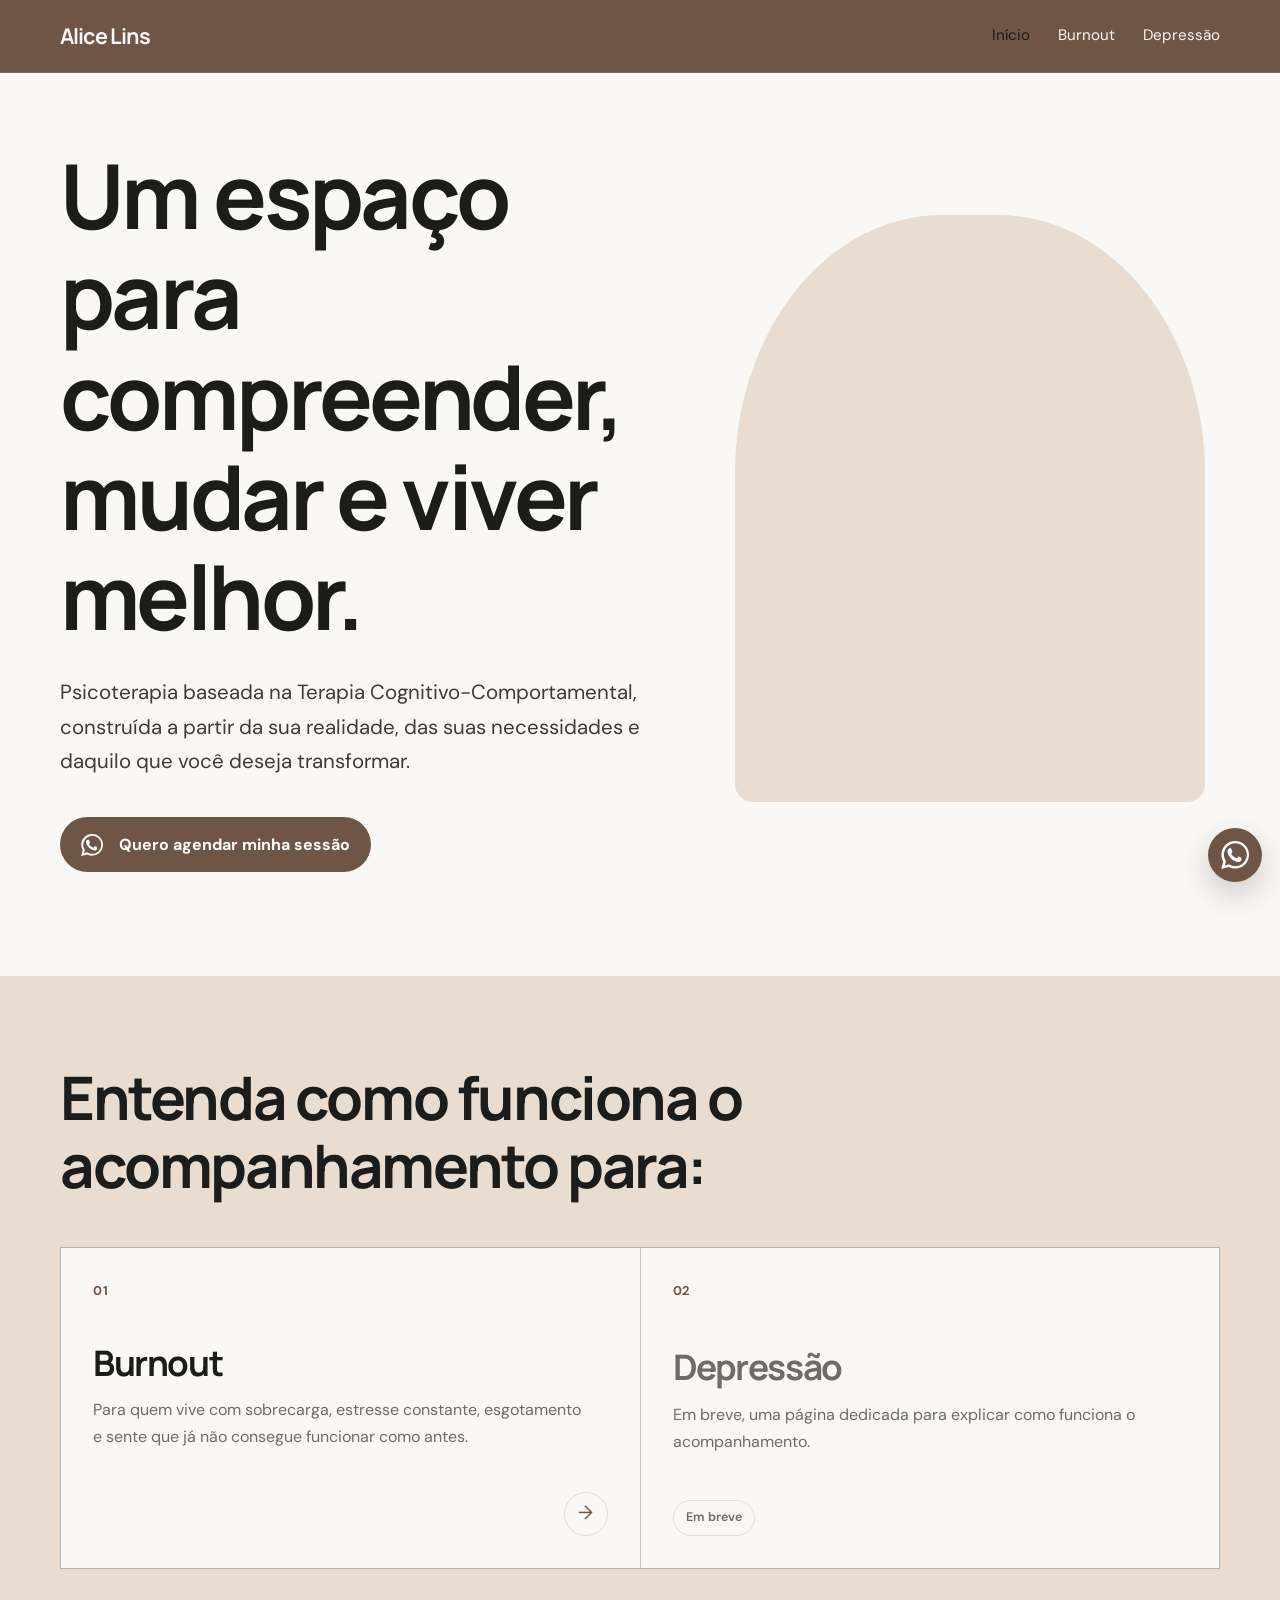
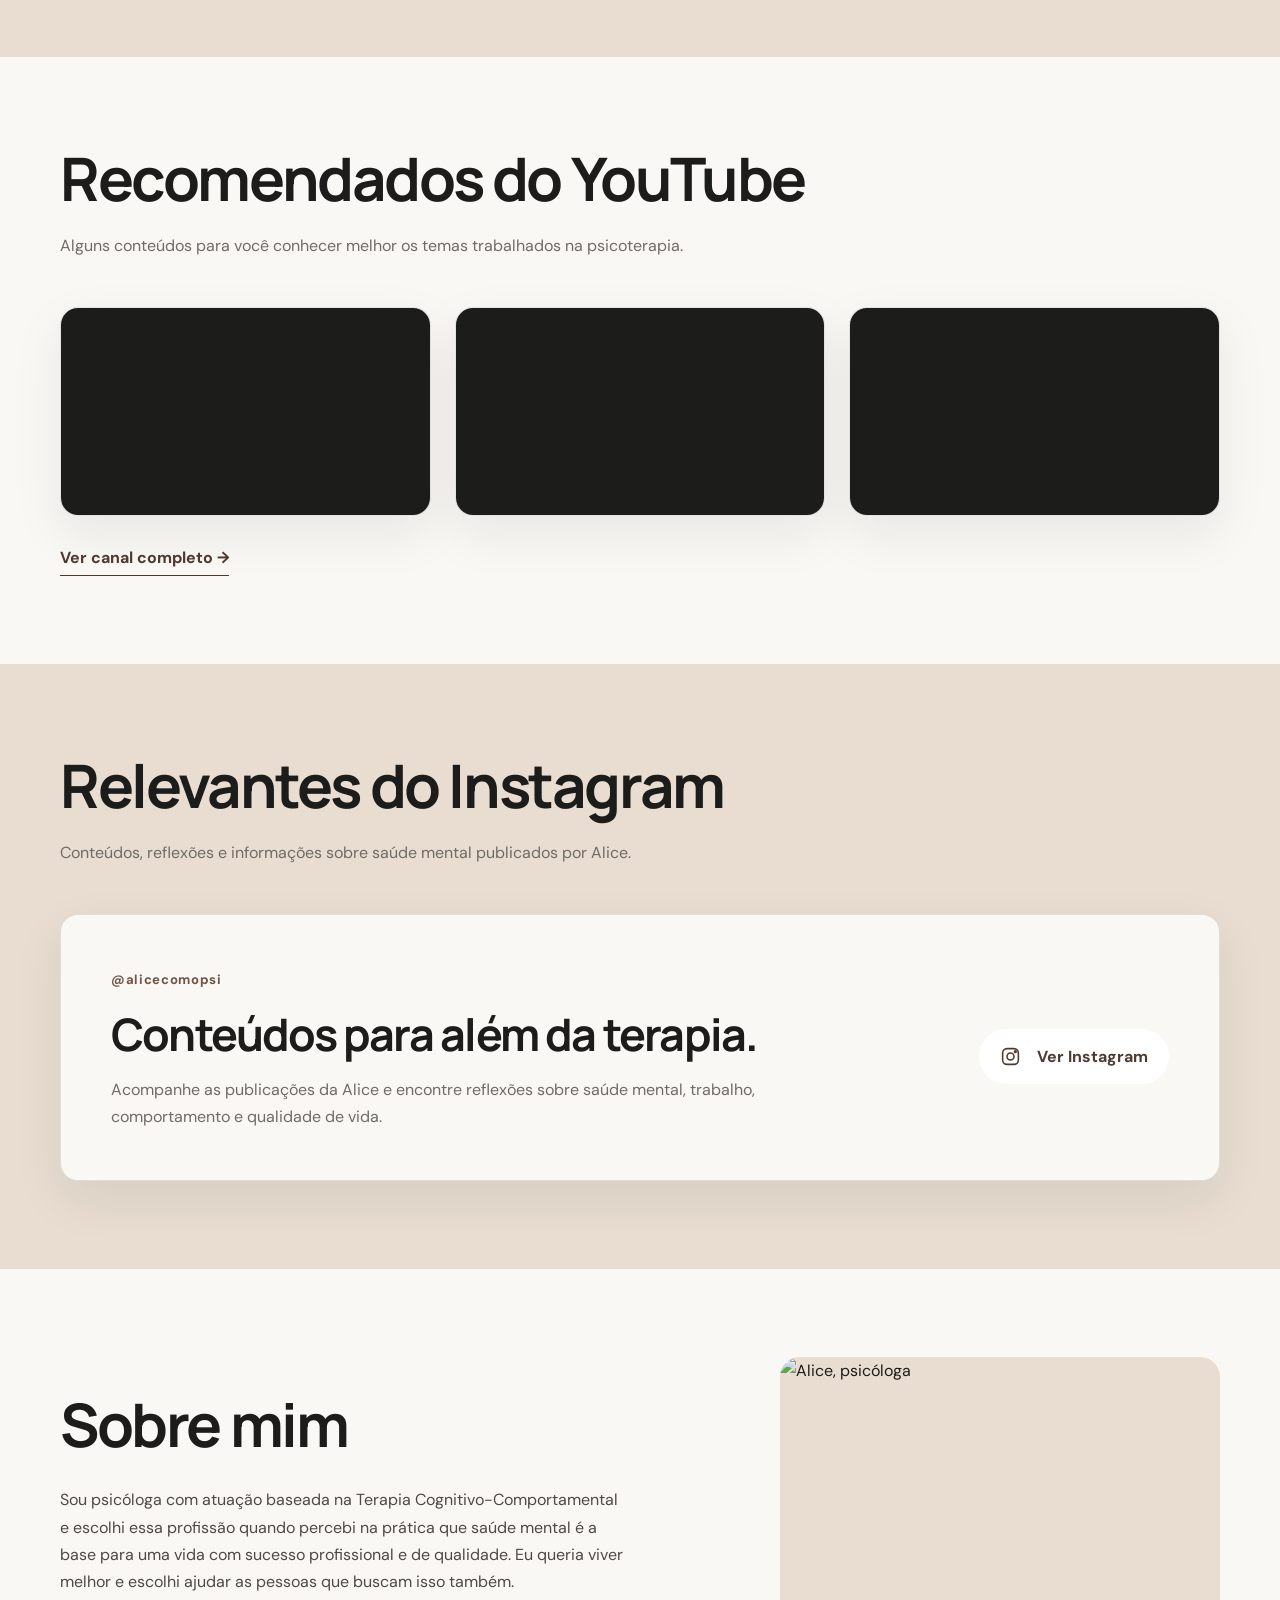
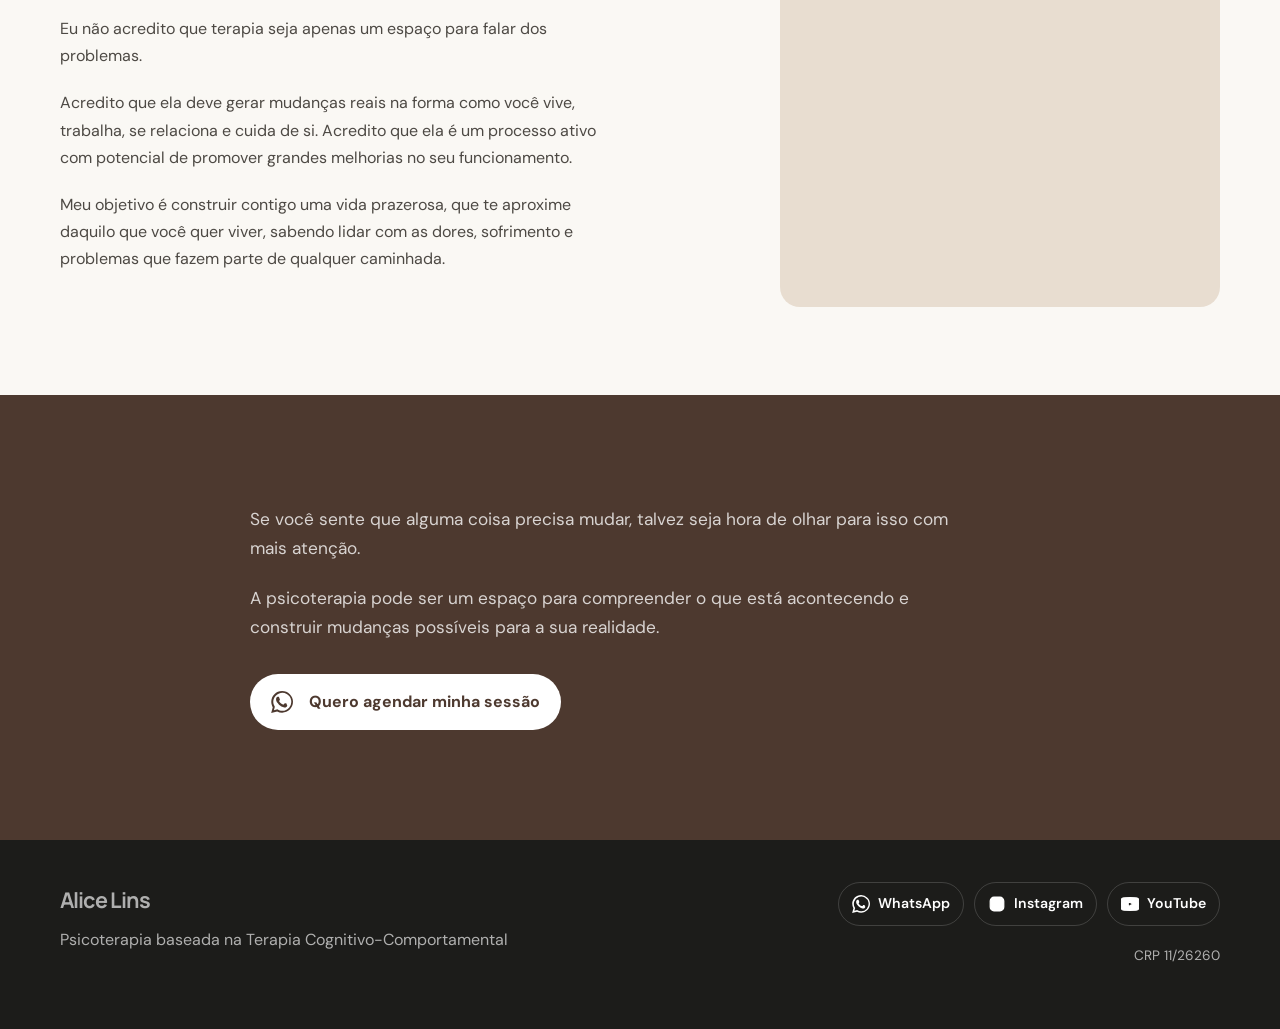
==== commit d1aeae71: "Corrigindo últimos detalhes index e burnout, adicionando depressao v1" ====
--- a/index.html
+++ b/index.html
@@ -93,7 +93,7 @@
           Burnout
         </a>
 
-        <a href="/depressao">
+        <a href="depressao.html">
           Depressão
         </a>
 
@@ -119,10 +119,6 @@
       <div class="container hero-grid">
 
         <div class="hero-copy reveal">
-
-          <p class="eyebrow">
-            Psicoterapia
-          </p>
 
           <h1 id="hero-title">
             Um espaço para compreender, mudar e viver melhor.
@@ -204,10 +200,6 @@
 
         <div class="section-heading">
 
-          <p class="eyebrow">
-            Acompanhamento
-          </p>
-
           <h2 id="acompanhamento-title">
             Entenda como funciona o acompanhamento para:
           </h2>
@@ -219,7 +211,7 @@
 
           <a
             class="home-treatment-card home-treatment-card-featured"
-            href="/burnout"
+            href="burnout.html"
           >
 
             <span class="home-card-number">
@@ -295,10 +287,6 @@
       <div class="container">
 
         <div class="section-heading">
-
-          <p class="eyebrow">
-            Conteúdo
-          </p>
 
           <h2 id="youtube-title">
             Recomendados do YouTube
@@ -406,10 +394,6 @@
       <div class="container">
 
         <div class="section-heading">
-
-          <p class="eyebrow">
-            Instagram
-          </p>
 
           <h2 id="instagram-title">
             Relevantes do Instagram
@@ -486,10 +470,6 @@
 
         <div>
 
-          <p class="eyebrow">
-            Sobre mim
-          </p>
-
           <h2 id="sobre-mim-title">
             Sobre mim
           </h2>
@@ -552,7 +532,7 @@
     <section
       class="section final-cta"
       id="cta"
-      aria-labelledby="cta-title"
+      aria-label="Agendamento de sessão"
     >
 
       <div class="container narrow">
--- a/css/style.css
+++ b/css/style.css
@@ -695,6 +695,14 @@
 
 .reflection h2 {
   max-width: 820px;
+}
+
+#antes-da-crise h2 {
+  margin-bottom: 1.5rem;
+}
+
+#reflexao h2 {
+  margin-bottom: 1.5rem;
 }
 
 .big-emphasis {
@@ -1574,4 +1582,85 @@
 .social-link:first-child svg {
   fill: currentColor;
   stroke: none;
+}
+
+/* =========================================================
+   FAQ
+========================================================= */
+
+.faq-list {
+  display: grid;
+  gap: 1rem;
+}
+
+.faq-item {
+  border-bottom: 1px solid rgba(111, 85, 69, 0.2);
+}
+
+.faq-question {
+  width: 100%;
+  display: flex;
+  align-items: center;
+  justify-content: space-between;
+  gap: 1.5rem;
+
+  padding: 1.25rem 0;
+
+  border: 0;
+  background: transparent;
+
+  color: var(--black);
+
+  font-family: "DM Sans", sans-serif;
+  font-size: 1rem;
+  font-weight: 600;
+
+  text-align: left;
+
+  cursor: pointer;
+}
+
+.faq-question:hover {
+  color: var(--coffee);
+}
+
+.faq-question:focus-visible {
+  outline: 2px solid var(--coffee);
+  outline-offset: 4px;
+}
+
+.faq-icon {
+  flex: 0 0 auto;
+
+  display: inline-flex;
+  align-items: center;
+  justify-content: center;
+
+  width: 2rem;
+  height: 2rem;
+
+  font-size: 1.4rem;
+  font-weight: 400;
+
+  color: var(--coffee);
+}
+
+.faq-answer {
+  padding: 0 3.5rem 1.25rem 0;
+}
+
+.faq-answer p {
+  margin: 0;
+}
+
+#quando-procurar-ajuda h3,
+#saber-nao-e-suficiente h3,
+#medicacao h3 {
+  margin-bottom: 1.5rem;
+}
+
+#quando-procurar-ajuda h2,
+#saber-nao-e-suficiente h2,
+#medicacao h2 {
+  margin-bottom: 1.5rem;
 }
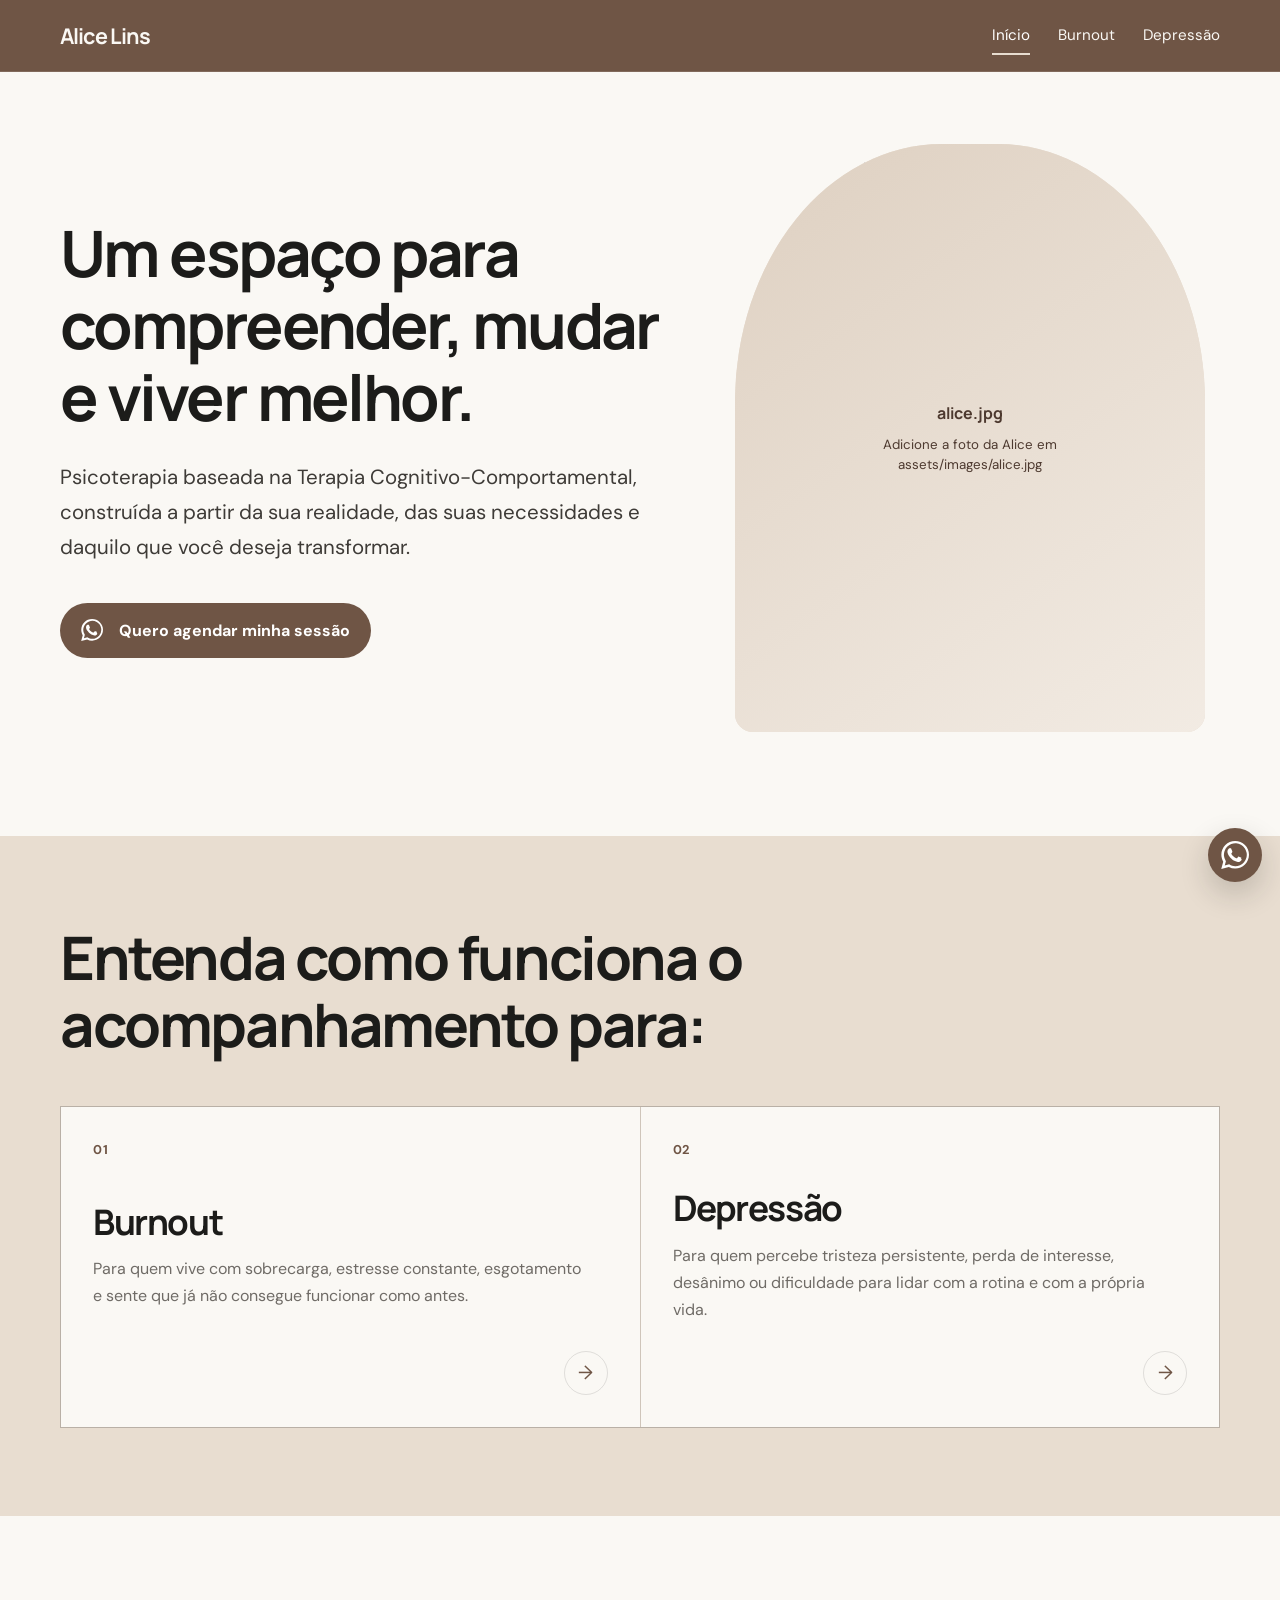
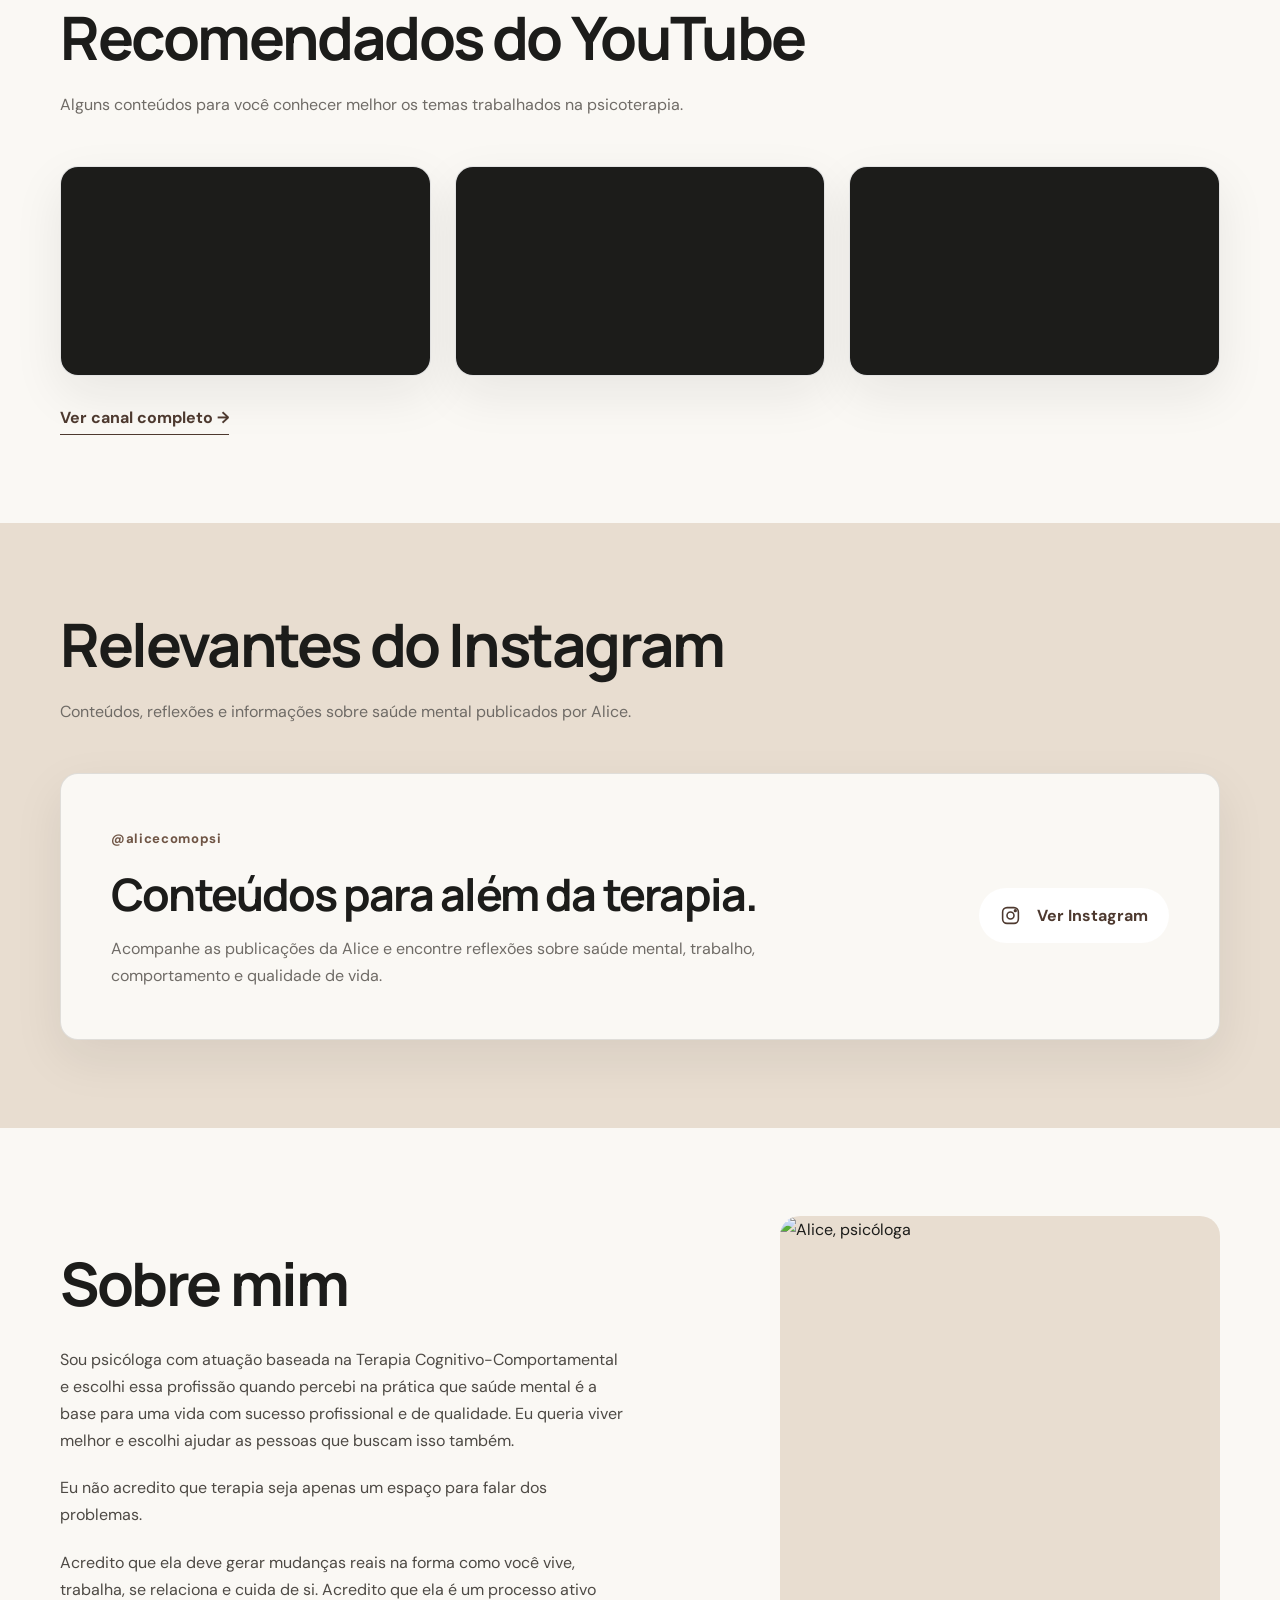
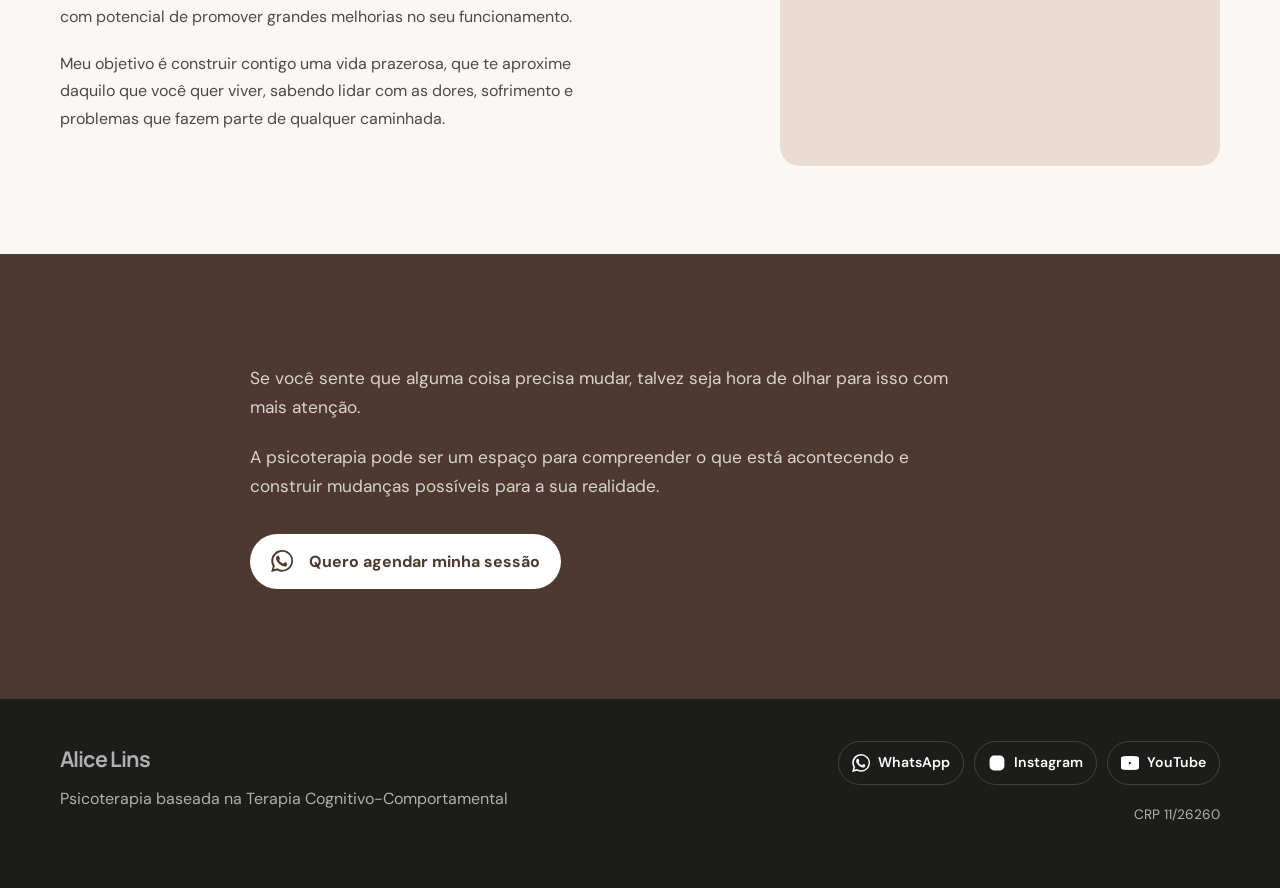
==== commit 32c3e665: "Corrigido em breve" ====
--- a/index.html
+++ b/index.html
@@ -120,7 +120,7 @@
 
         <div class="hero-copy reveal">
 
-          <h1 id="hero-title">
+          <h1 class="hero-title" id="hero-title">
             Um espaço para compreender, mudar e viver melhor.
           </h1>
 
@@ -242,7 +242,10 @@
           </a>
 
 
-          <div class="home-treatment-card home-treatment-card-disabled">
+          <a
+            class="home-treatment-card home-treatment-card-featured"
+            href="depressao.html"
+          >
 
             <span class="home-card-number">
               02
@@ -255,17 +258,20 @@
               </h3>
 
               <p>
-                Em breve, uma página dedicada para explicar
-                como funciona o acompanhamento.
+                Para quem percebe tristeza persistente, perda de interesse,
+                desânimo ou dificuldade para lidar com a rotina e com a própria vida.
               </p>
 
             </div>
 
-            <span class="home-card-label">
-              Em breve
-            </span>
-
-          </div>
+            <span
+              class="home-card-arrow"
+              aria-hidden="true"
+            >
+              →
+            </span>
+
+          </a>
 
         </div>
 
--- a/css/style.css
+++ b/css/style.css
@@ -1,7 +1,3 @@
-@import url('https://fonts.googleapis.com/css2?family=Caveat:wght@500;600;700&display=swap');
-@import url('https://fonts.googleapis.com/css2?family=Cormorant+Garamond:wght@400;500;600&display=swa');
-
-
 
 :root {
   --coffee: #6F5545;
@@ -17,6 +13,7 @@
   --radius: 18px;
   --max-width: 1160px;
   --narrow-width: 780px;
+  --header-height: 72px;
 }
 
 *,
@@ -203,11 +200,12 @@
   color: var(--off-white);
   text-decoration: none;
   font-size: 0.95rem;
+  transition: color 180ms ease;
 }
 
 .primary-nav a:hover,
 .primary-nav a.active {
-  color: var(--black);
+  color: var(--white);
 }
 
 .primary-nav a.active::after {
@@ -216,8 +214,8 @@
   left: 0;
   right: 0;
   bottom: 2px;
-  height: 1px;
-  background: var(--coffee);
+  height: 2px;
+  background: var(--beige);
 }
 
 .menu-toggle {
@@ -336,29 +334,35 @@
   transition: transform 180ms ease, background-color 180ms ease, border-color 180ms ease;
 }
 
+.button:hover {
+  transform: translateY(-2px);
+}
+
+.button-primary {
+  background: var(--coffee);
+  color: var(--white);
+}
+
+.button-primary:hover {
+  background: var(--coffee-dark);
+}
+
+.button-light {
+  background: var(--white);
+  color: var(--coffee-dark);
+}
+
 .button .whatsapp-icon {
   width: 22px;
   height: 22px;
-  flex-shrink: 0;
+  flex: 0 0 22px;
   fill: currentColor;
 }
 
-.button:hover {
-  transform: translateY(-2px);
-}
-
-.button-primary {
-  background: var(--coffee);
-  color: var(--white);
-}
-
-.button-primary:hover {
-  background: var(--coffee-dark);
-}
-
-.button-light {
-  background: var(--white);
-  color: var(--coffee-dark);
+.whatsapp-float svg {
+  width: 28px;
+  height: 28px;
+  fill: currentColor;
 }
 
 .hero-image-wrap {
@@ -404,10 +408,6 @@
   line-height: 1.5;
 }
 
-.hero-image-frame:has(.alice-photo[src*="alice.jpg"]) .image-placeholder {
-  display: none;
-}
-
 .section-heading {
   margin-bottom: 48px;
 }
@@ -669,8 +669,11 @@
   min-height: 0;
   padding: 34px 32px;
   background: var(--off-white);
-  display: flex;
-  align-items: flex-end;
+
+  display: grid;
+  grid-template-columns: 180px 1fr;
+  column-gap: 42px;
+  align-items: center;
 }
 
 .treatment-grid h3 {
@@ -685,11 +688,9 @@
   font-weight: 700;
 }
 
-.treatment-grid h3 {
-  margin-bottom: 12px;
-}
 
 .treatment-grid p {
+  margin: 0;
   color: var(--gray);
 }
 
@@ -946,20 +947,6 @@
   fill: none;
   stroke: currentColor;
   stroke-width: 1.8;
-}
-
-
-/* ---------------------------------------------------------
-   Ícones dos botões WhatsApp
---------------------------------------------------------- */
-
-.whatsapp-icon {
-  width: 22px;
-  height: 22px;
-
-  flex: 0 0 auto;
-
-  fill: currentColor;
 }
 
 
@@ -1396,7 +1383,10 @@
   .treatment-grid article {
   min-height: 0;
   padding: 26px 24px;
-}
+
+  grid-template-columns: 1fr;
+  row-gap: 12px;
+  }
 }
 
 @media (max-width: 600px) {
@@ -1663,4 +1653,9 @@
 #saber-nao-e-suficiente h2,
 #medicacao h2 {
   margin-bottom: 1.5rem;
+}
+
+.hero-title {
+  max-width: 760px;
+  font-size: clamp(2.2rem, 5vw, 4.2rem);
 }
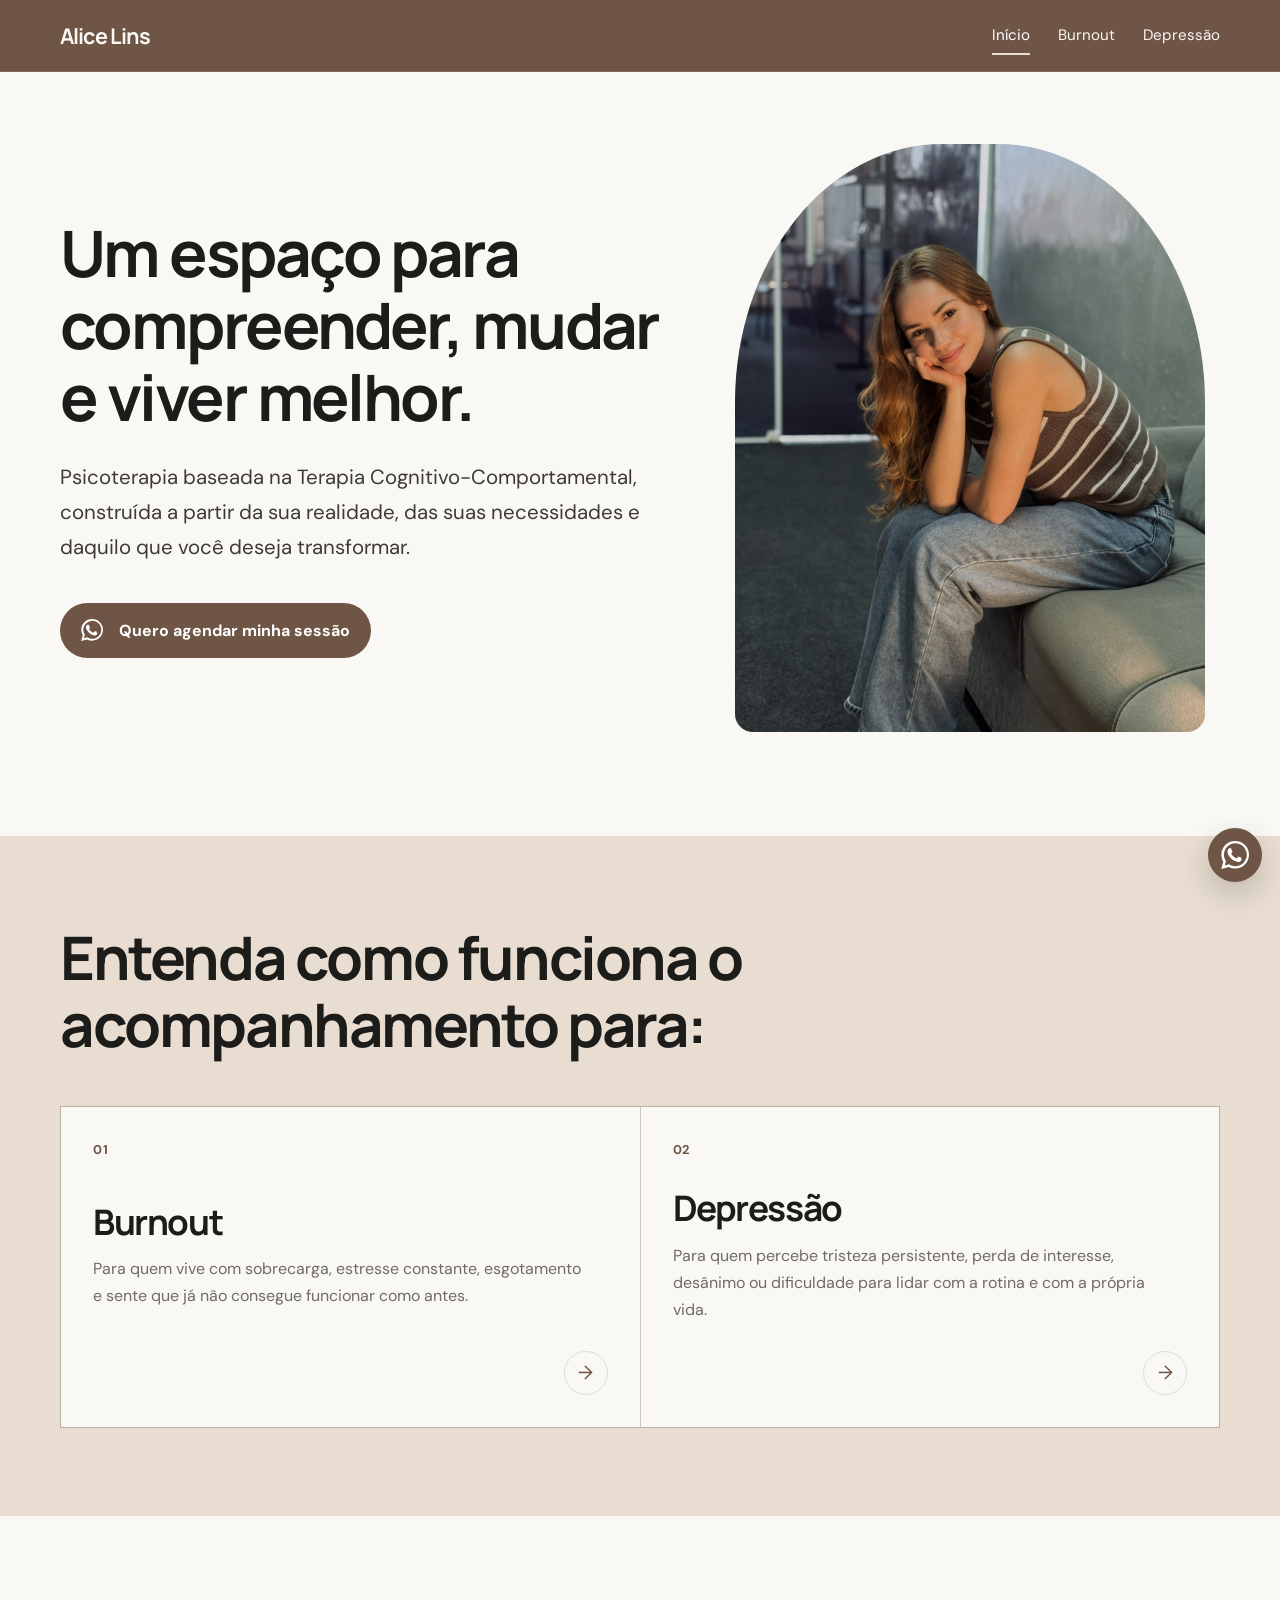
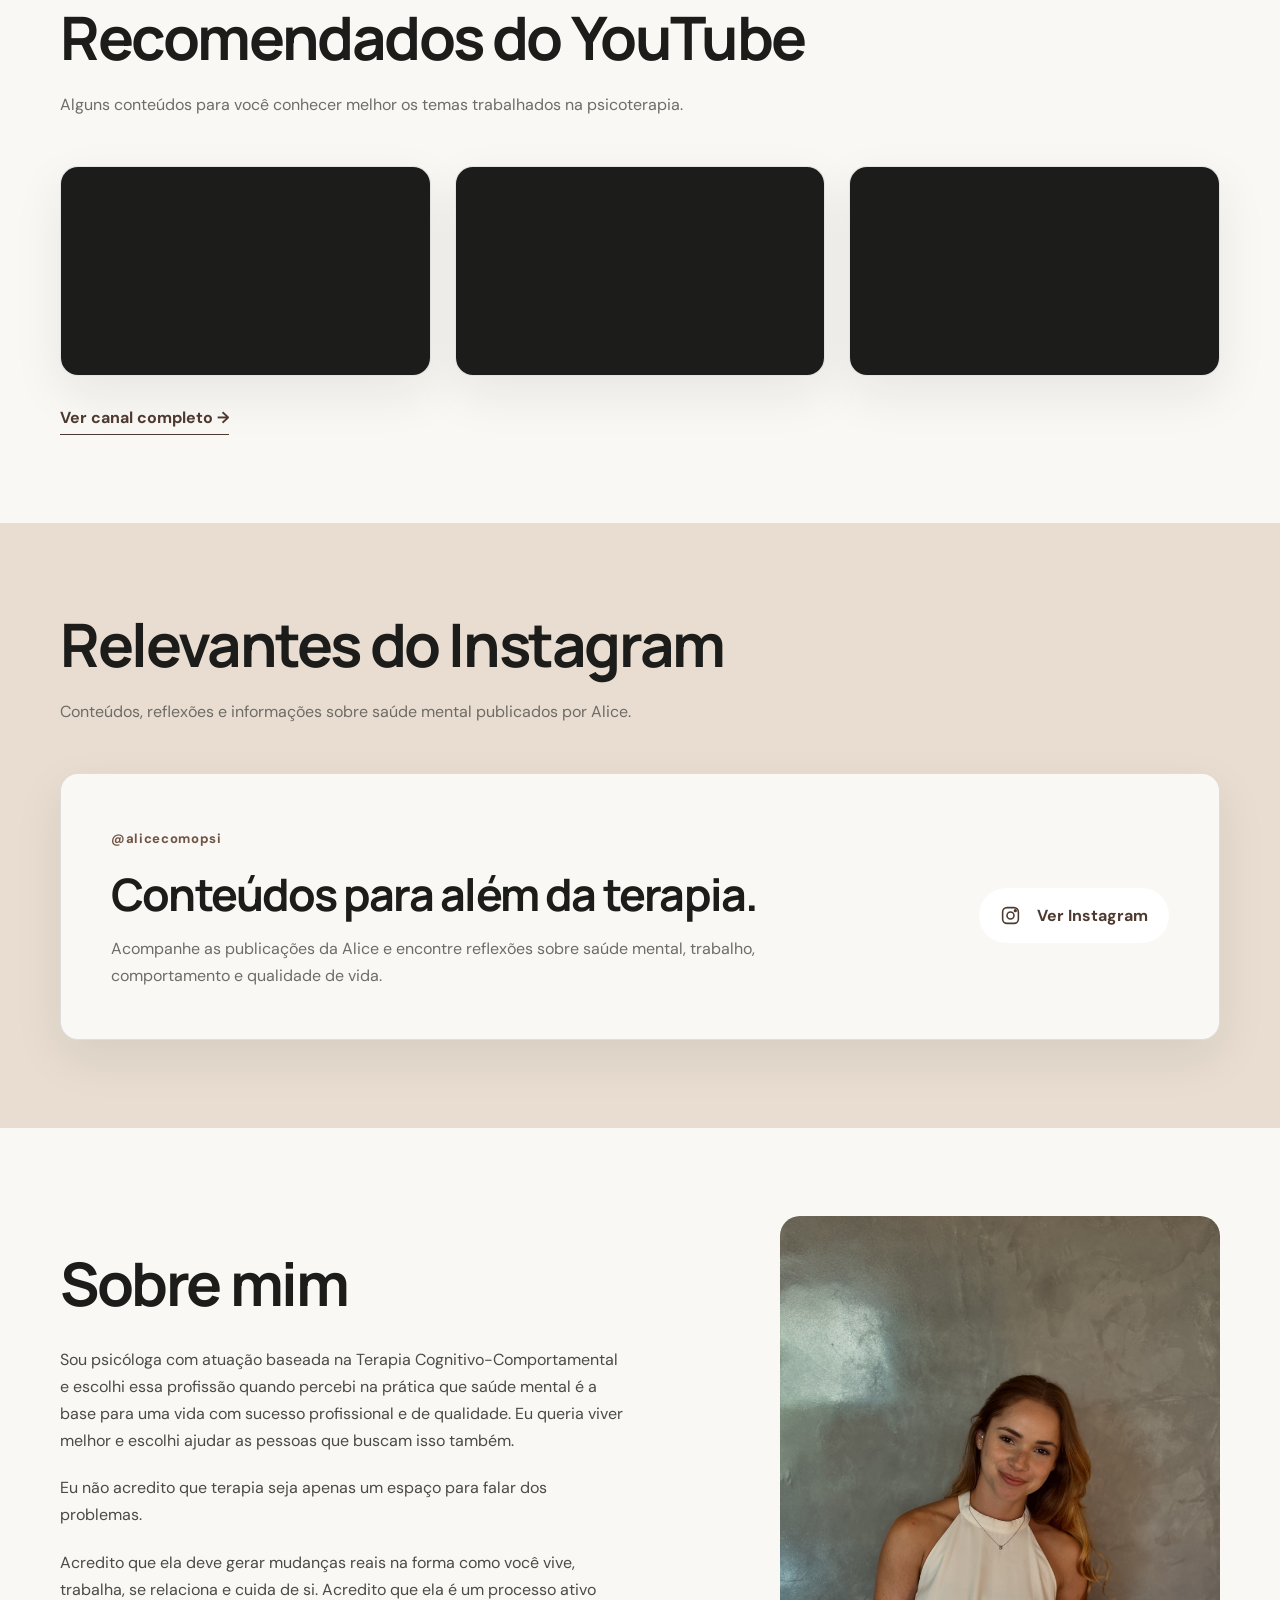
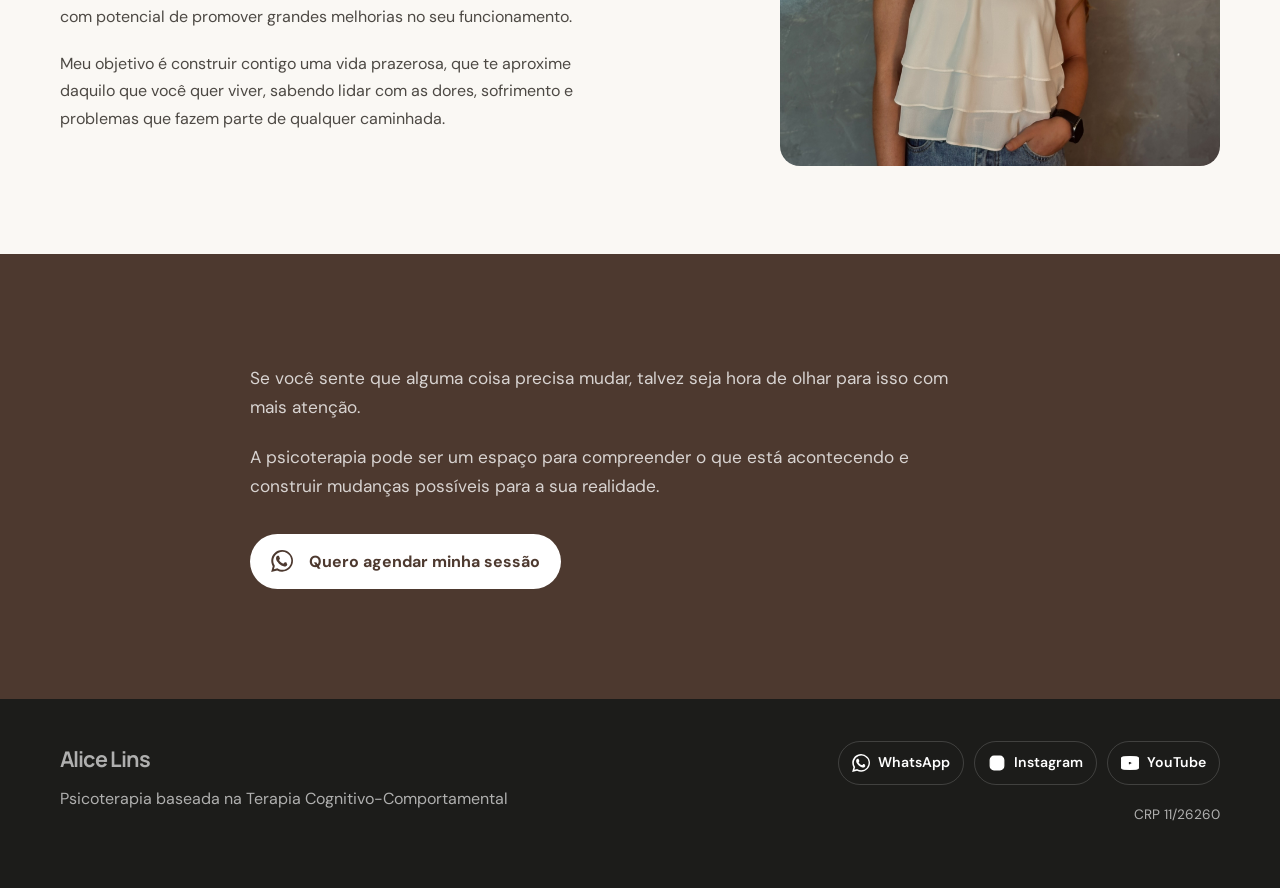
==== commit 86ba3b1d: "Alterando tamanho de títulos, parágrafos e adicionando as fotos." ====
--- a/index.html
+++ b/index.html
@@ -158,25 +158,11 @@
           <div class="hero-image-frame">
 
             <img
-              src="assets/images/alice.jpg"
+              src="assets/images/foto-4-alice.jpg"
               alt="Alice, psicóloga"
               class="alice-photo"
               loading="eager"
             >
-
-            <div
-              class="image-placeholder"
-              aria-hidden="true"
-            >
-              <span>alice.jpg</span>
-
-              <small>
-                Adicione a foto da Alice em<br>
-                assets/images/alice.jpg
-              </small>
-
-            </div>
-
           </div>
 
         </div>
@@ -518,7 +504,7 @@
         <div class="about-photo-wrap">
 
           <img
-            src="assets/images/alice.jpg"
+            src="assets/images/foto-2-alice.jpg"
             alt="Alice, psicóloga"
             class="alice-photo"
             loading="lazy"
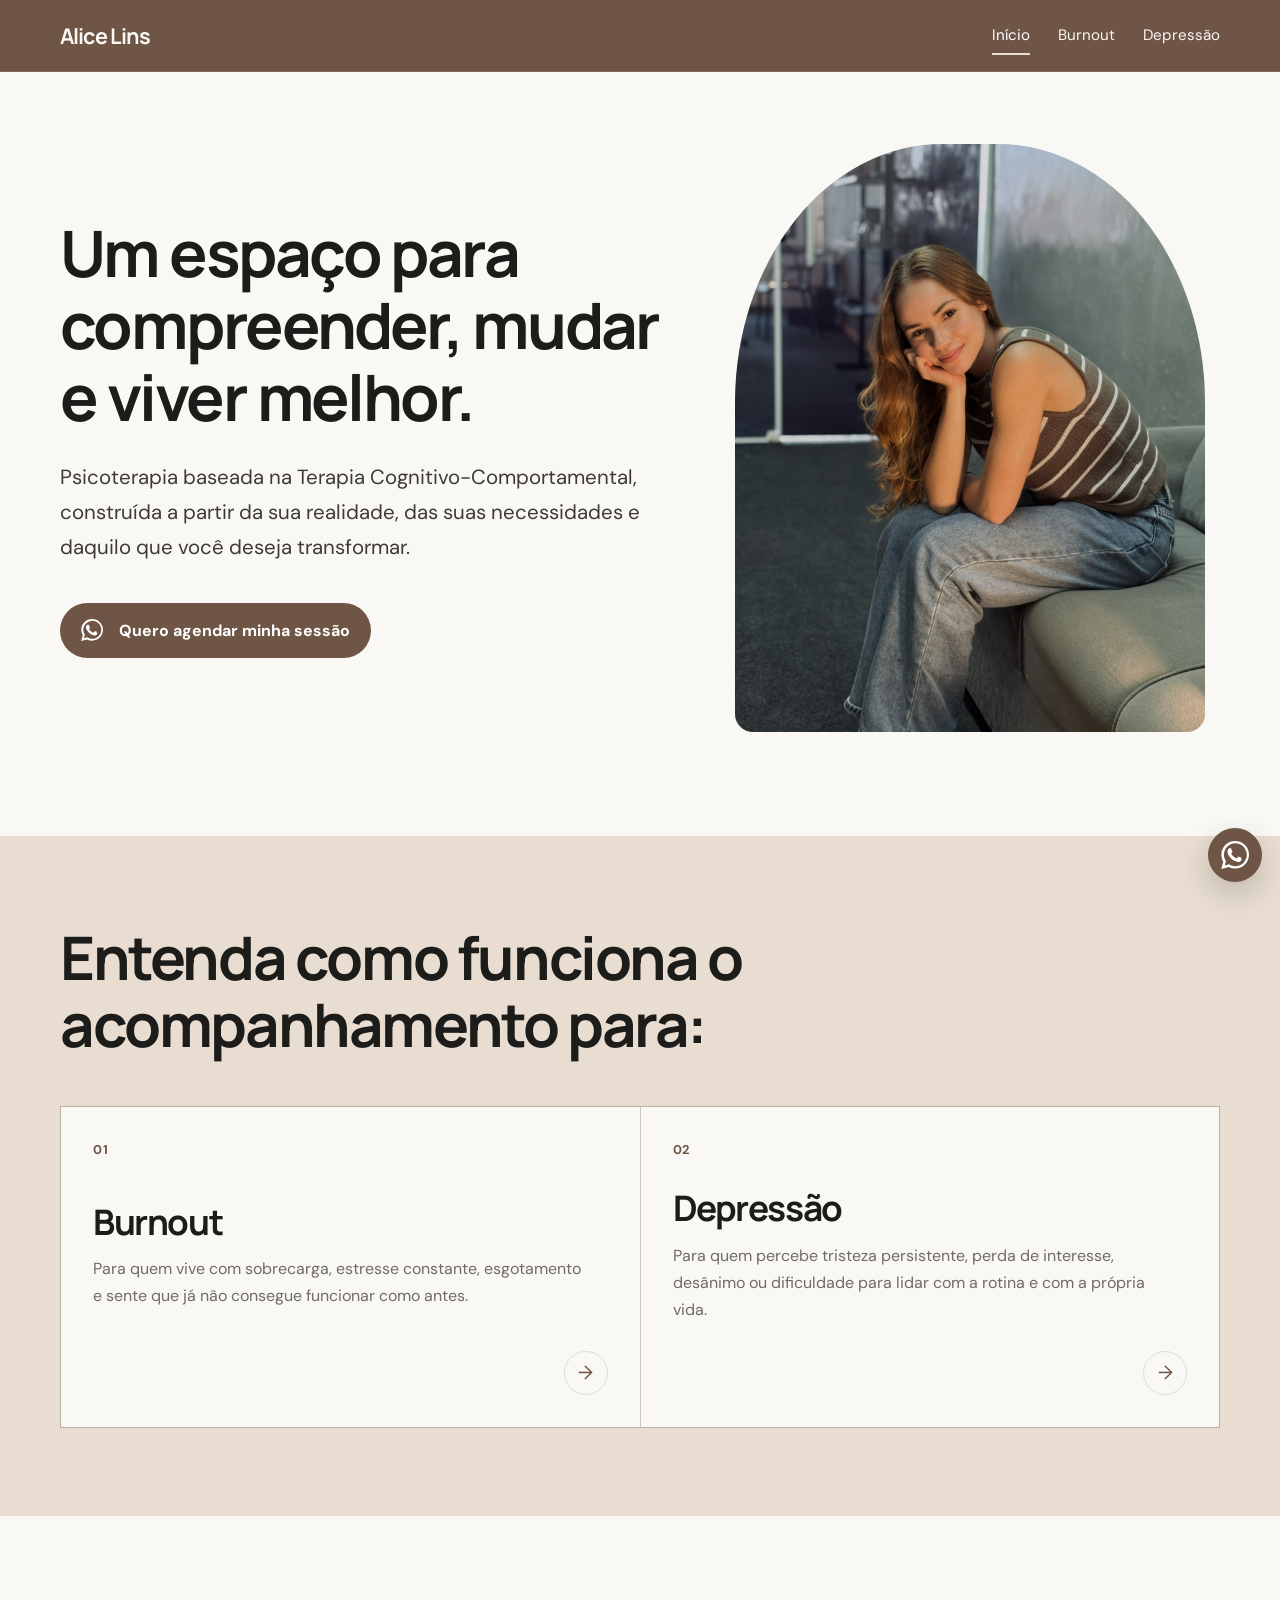
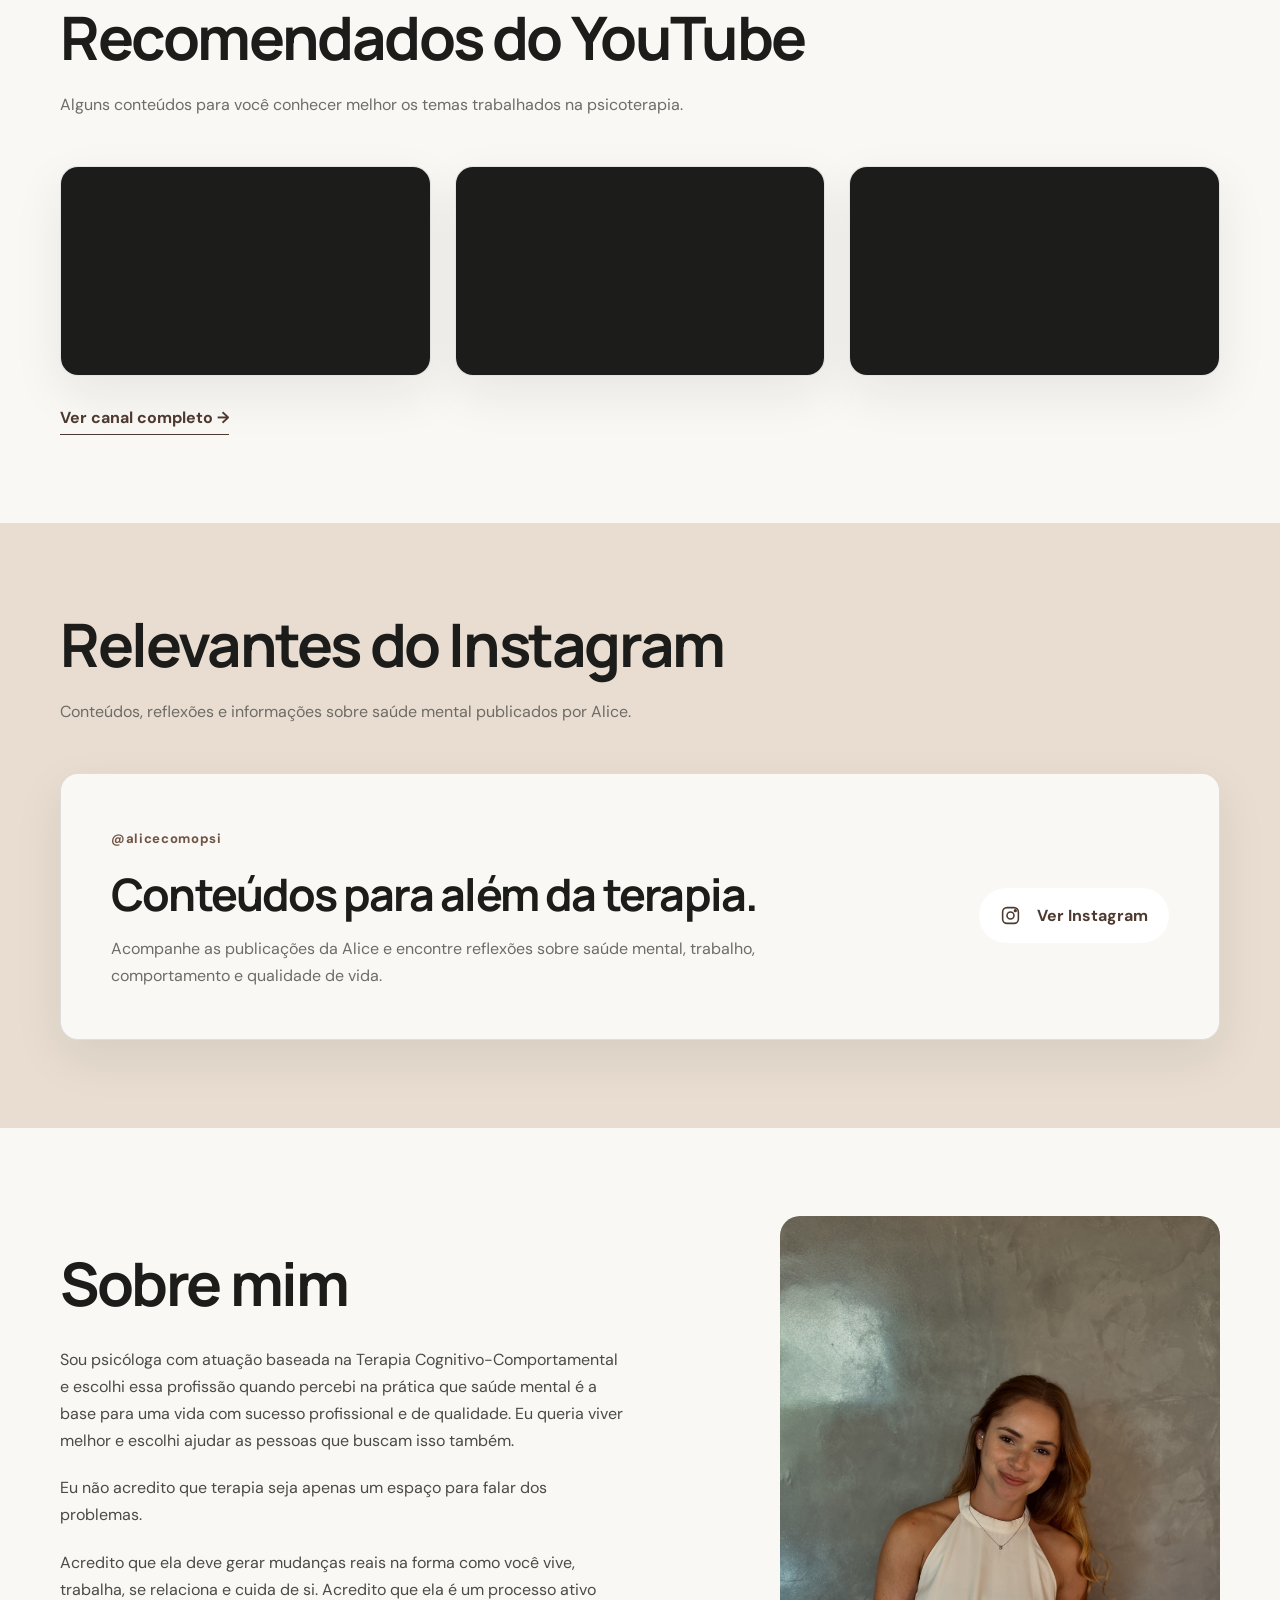
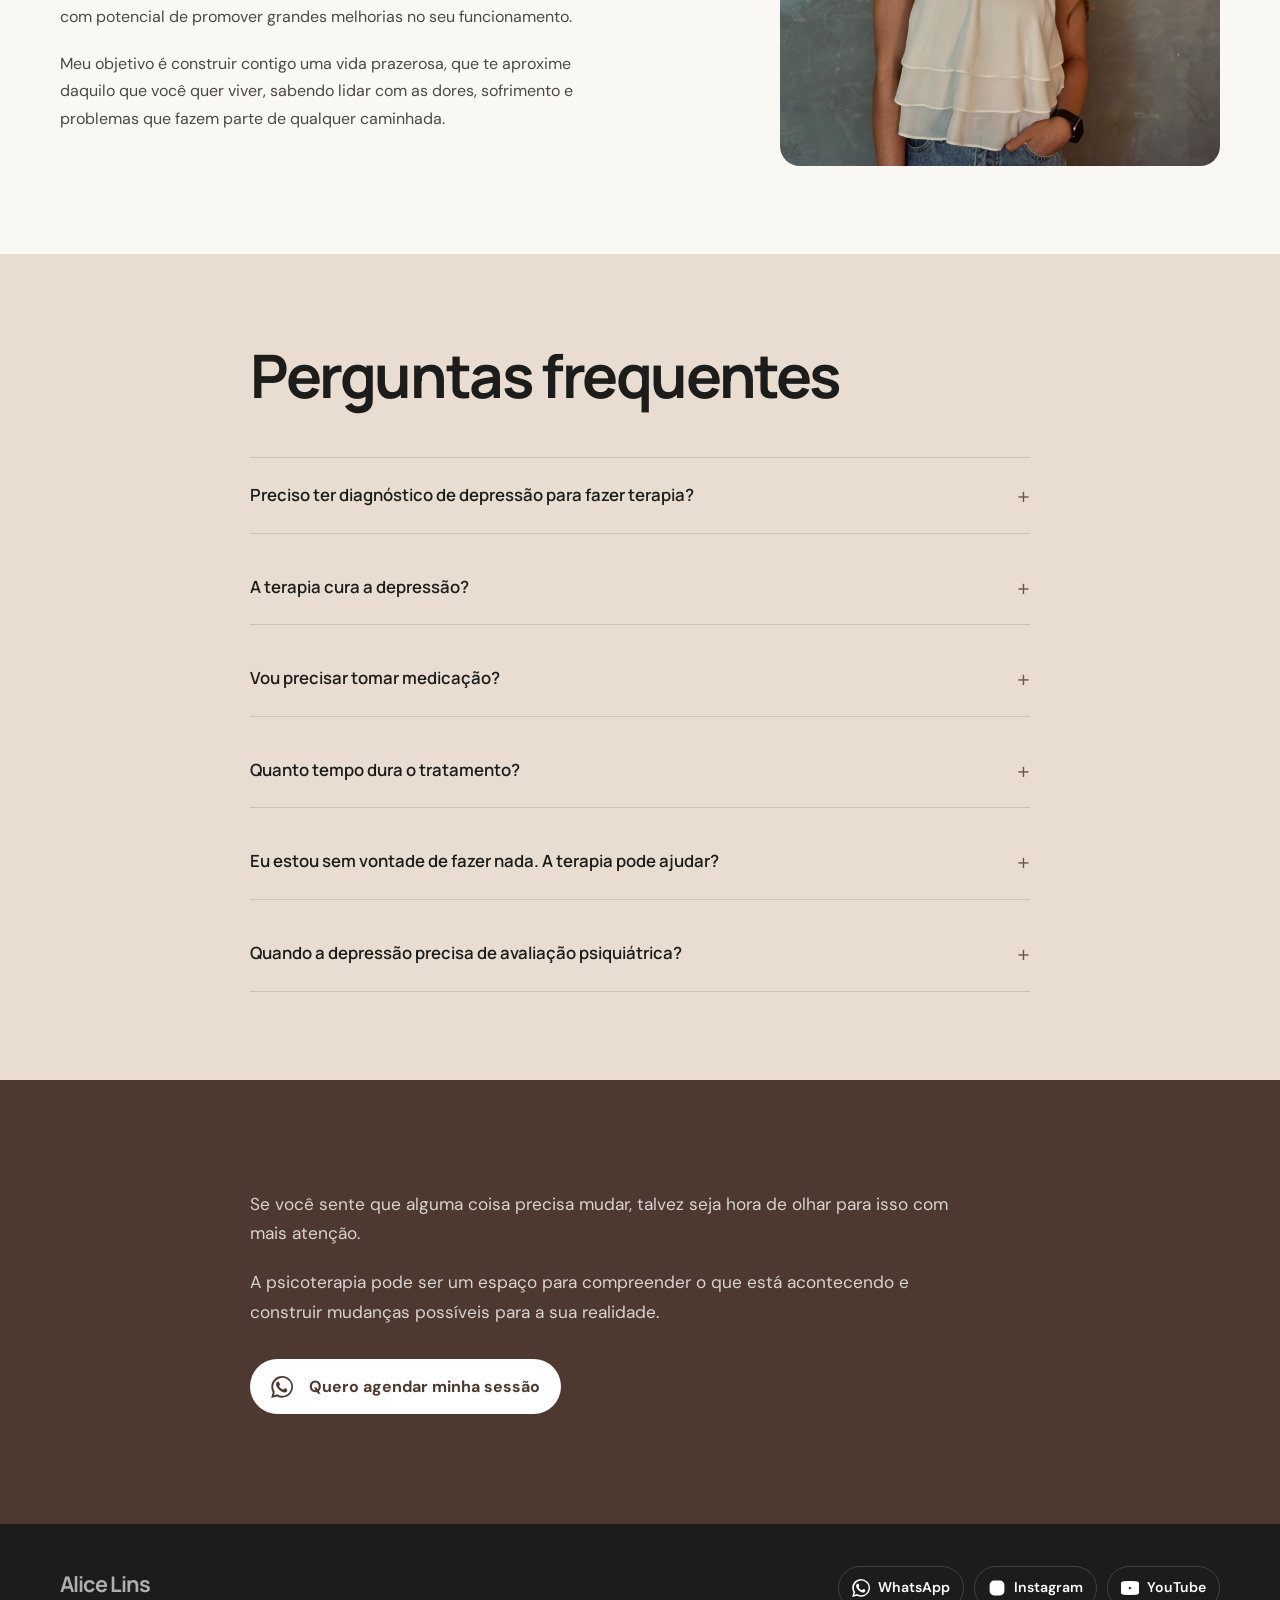
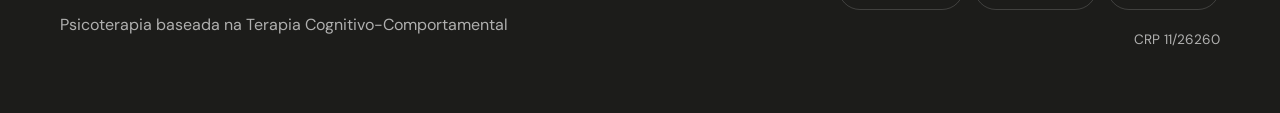
==== commit 31ec5ccb: "Sobre mim na depressao e retirado faq pro inicio" ====
--- a/index.html
+++ b/index.html
@@ -516,6 +516,136 @@
 
     </section>
 
+    
+    <section
+      class="section section-beige"
+      id="faq"
+      aria-labelledby="faq-title"
+    >
+
+      <div class="container narrow">
+
+        <div class="section-heading">
+
+          <h2 id="faq-title">
+            Perguntas frequentes
+          </h2>
+
+        </div>
+
+
+        <div class="faq-list">
+
+
+          <details>
+
+            <summary>
+              Preciso ter diagnóstico de depressão para fazer terapia?
+            </summary>
+
+            <div class="faq-answer">
+
+              <p>
+                Não. Você pode procurar psicoterapia mesmo sem ter um diagnóstico. A avaliação inicial ajuda a compreender seus sintomas, dificuldades e necessidades.
+              </p>
+
+            </div>
+
+          </details>
+
+
+          <details>
+
+            <summary>
+              A terapia cura a depressão?
+            </summary>
+
+            <div class="faq-answer">
+
+              <p>
+                A psicoterapia é um dos tratamentos com evidências para depressão e pode contribuir significativamente para a redução dos sintomas e recuperação do funcionamento. A necessidade de outros cuidados, como acompanhamento médico, depende de cada caso.
+              </p>
+
+            </div>
+
+          </details>
+
+
+          <details>
+
+            <summary>
+              Vou precisar tomar medicação?
+            </summary>
+
+            <div class="faq-answer">
+
+              <p>
+                Não necessariamente. A indicação de medicação depende de avaliação médica. Quando necessário, psicoterapia e tratamento medicamentoso podem fazer parte de um cuidado integrado.
+              </p>
+
+            </div>
+
+          </details>
+
+
+          <details>
+
+            <summary>
+              Quanto tempo dura o tratamento?
+            </summary>
+
+            <div class="faq-answer">
+
+              <p>
+                Não existe um período igual para todas as pessoas. A duração depende da intensidade e características dos sintomas, histórico, objetivos e evolução do tratamento.
+              </p>
+
+            </div>
+
+          </details>
+
+
+          <details>
+
+            <summary>
+              Eu estou sem vontade de fazer nada. A terapia pode ajudar?
+            </summary>
+
+            <div class="faq-answer">
+
+              <p>
+                Sim. A falta de energia e motivação pode fazer parte do quadro depressivo. O tratamento pode trabalhar justamente o ciclo de inatividade, isolamento e perda de interesse, utilizando estratégias graduais e compatíveis com seu momento.
+              </p>
+
+            </div>
+
+          </details>
+
+
+          <details>
+
+            <summary>
+              Quando a depressão precisa de avaliação psiquiátrica?
+            </summary>
+
+            <div class="faq-answer">
+
+              <p>
+                Isso depende de cada caso. Quando os sintomas são mais intensos, persistentes, há prejuízo importante no funcionamento ou outras questões clínicas relevantes, pode ser indicado buscar avaliação médica. A psicoterapia pode acontecer de forma integrada a esse cuidado.
+              </p>
+
+            </div>
+
+          </details>
+
+
+        </div>
+
+      </div>
+
+    </section>
+
+
 
     <!-- =====================================================
          CTA FINAL
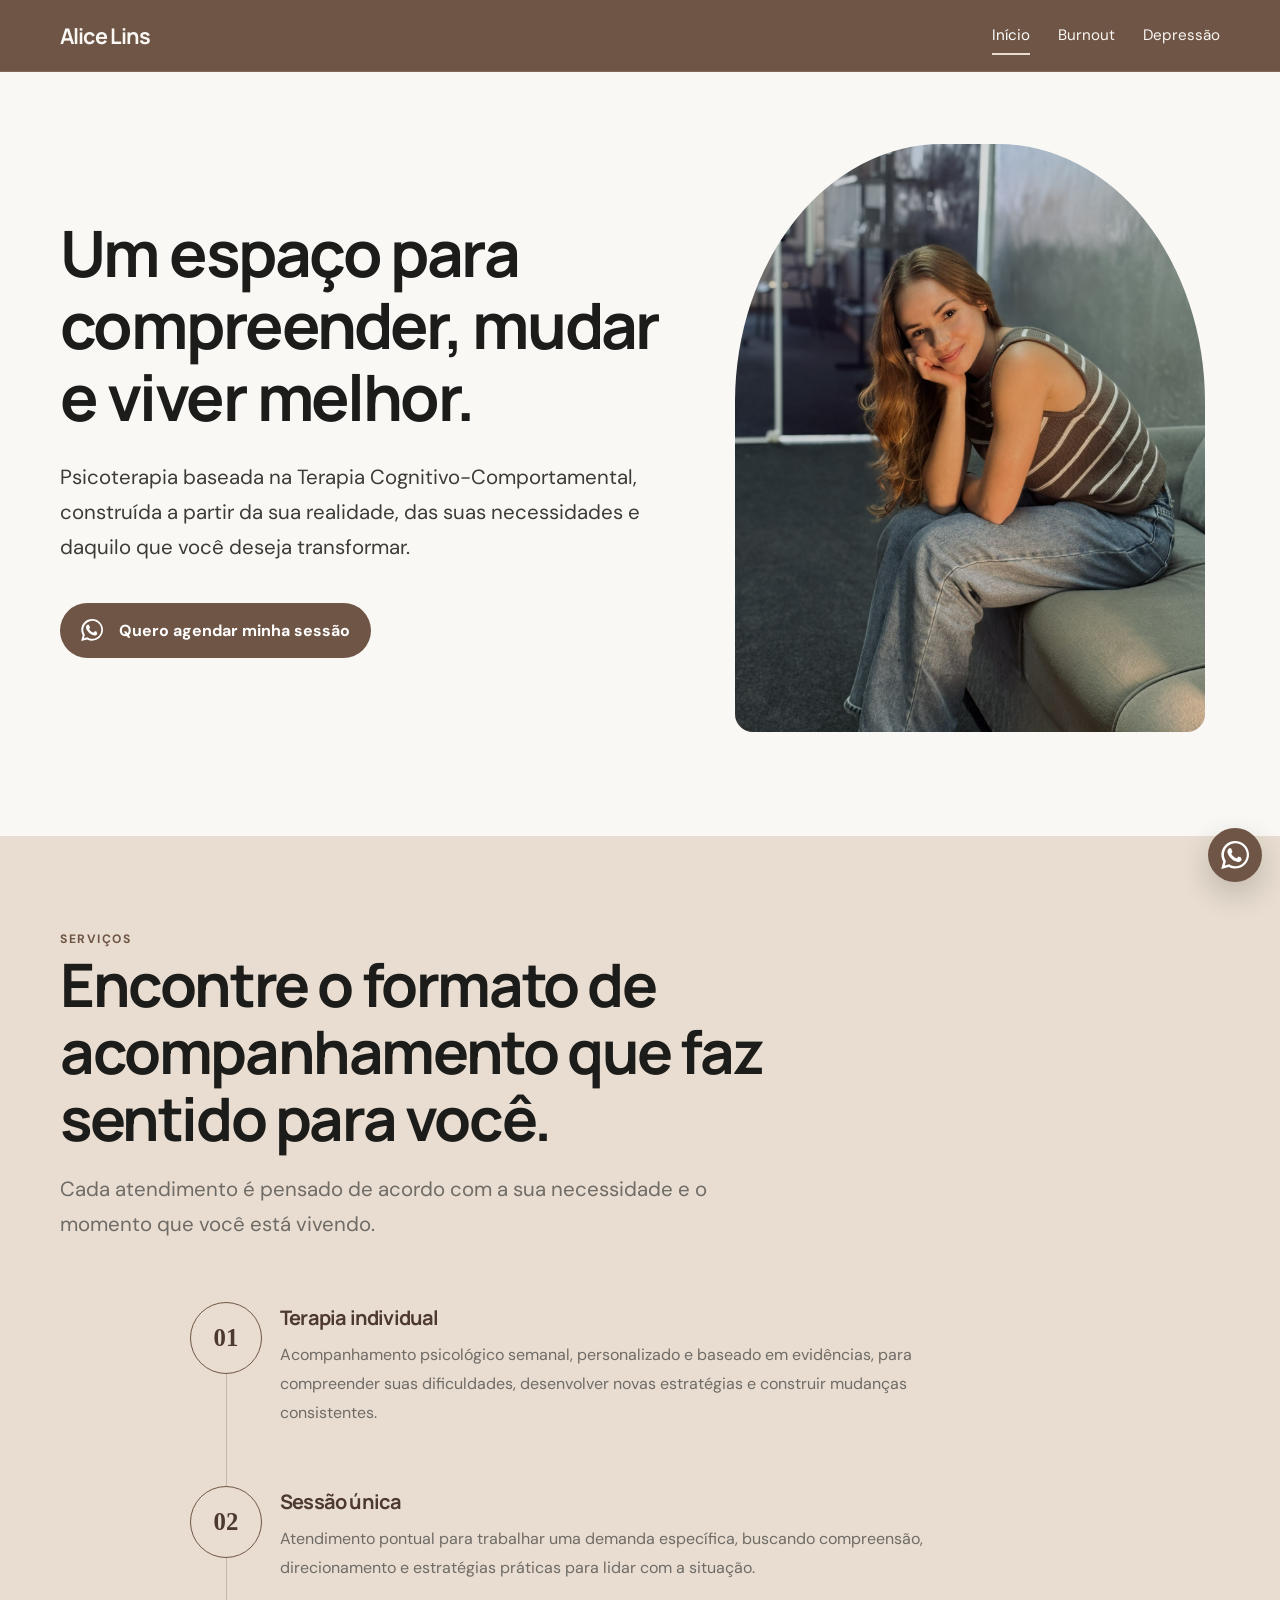
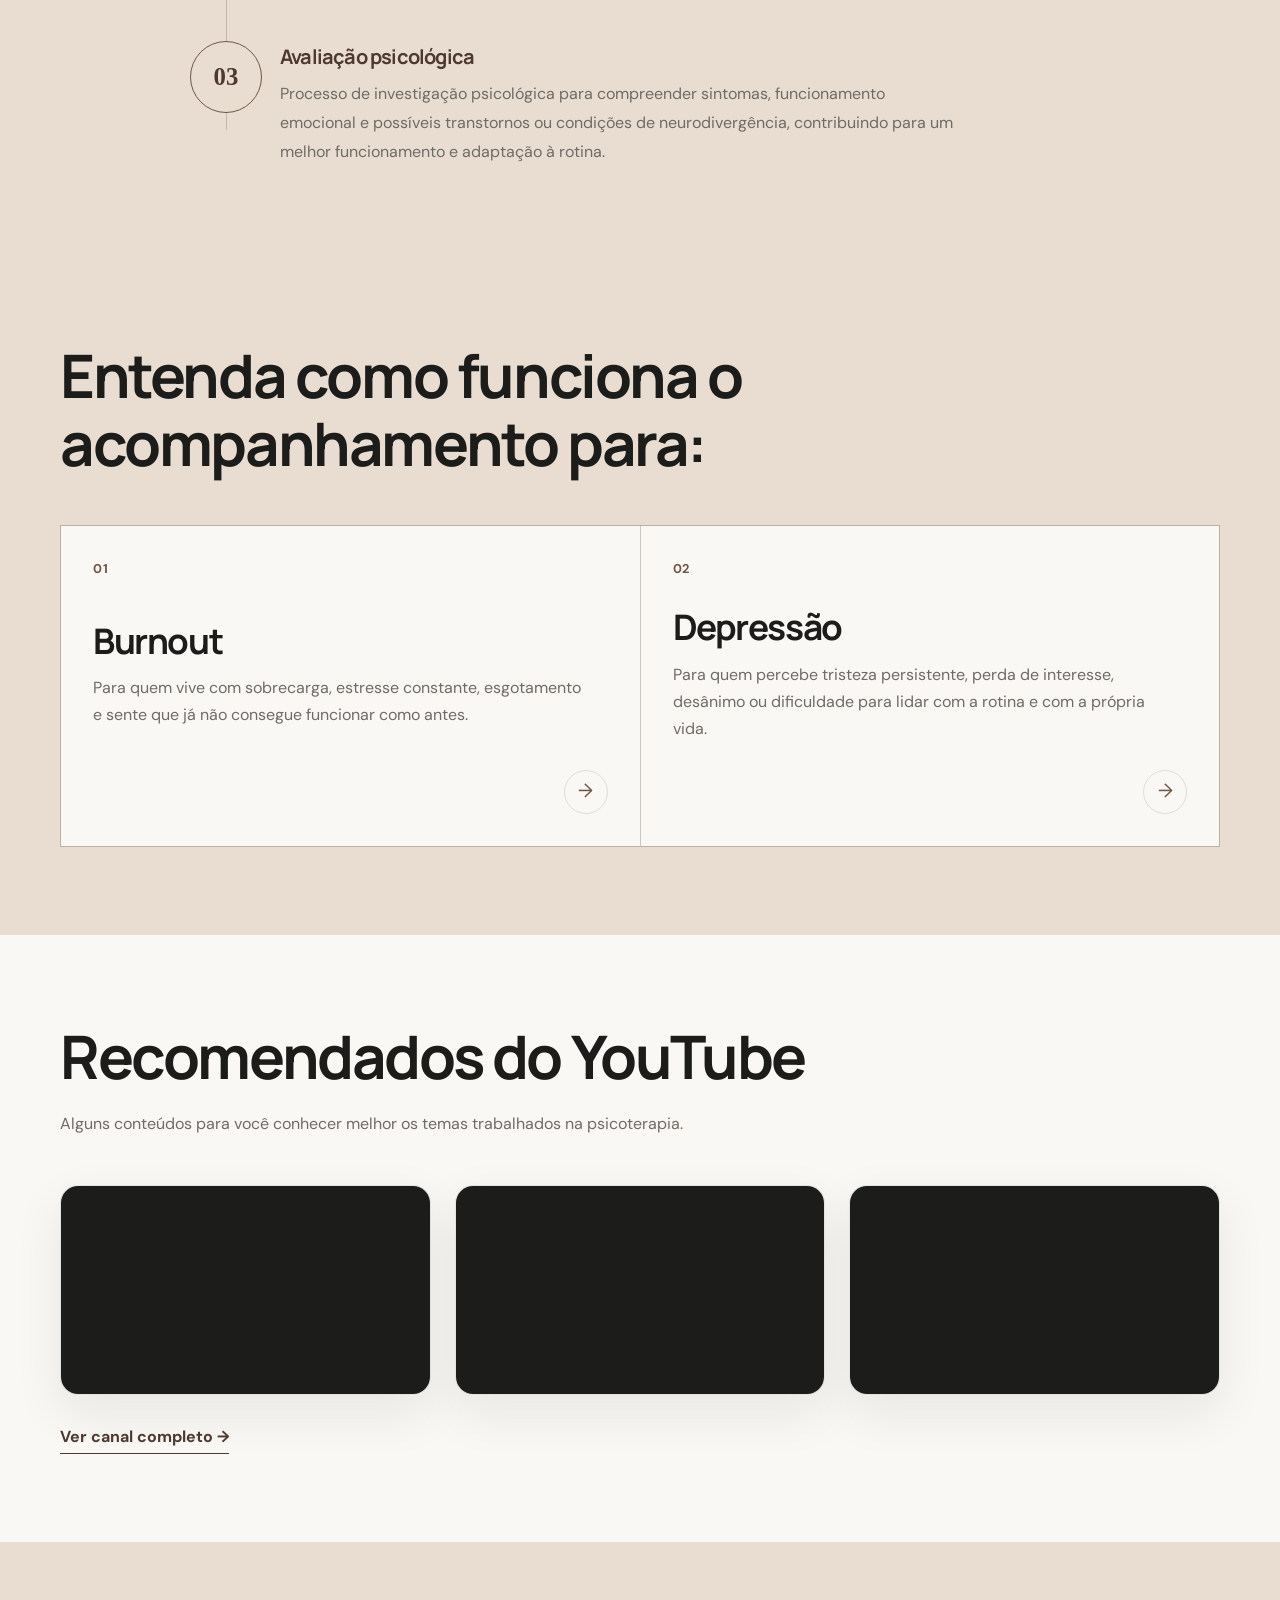
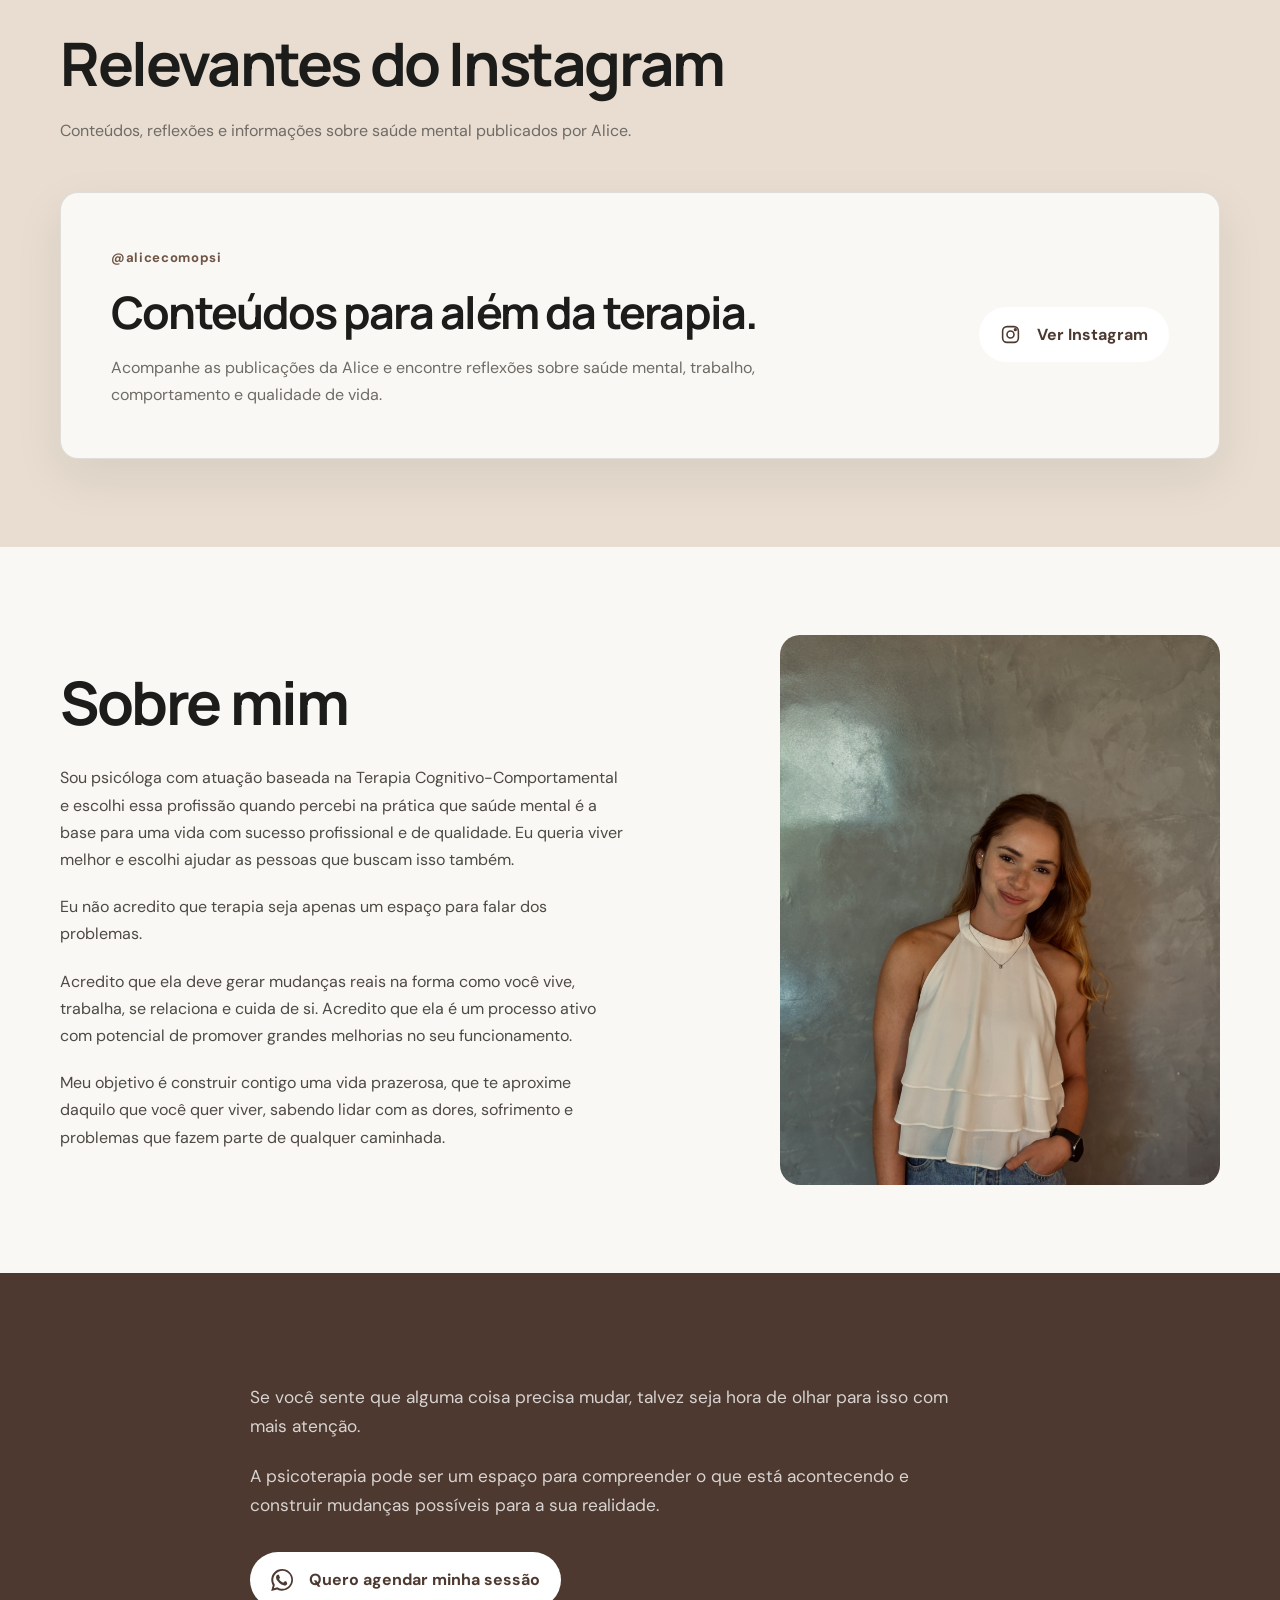
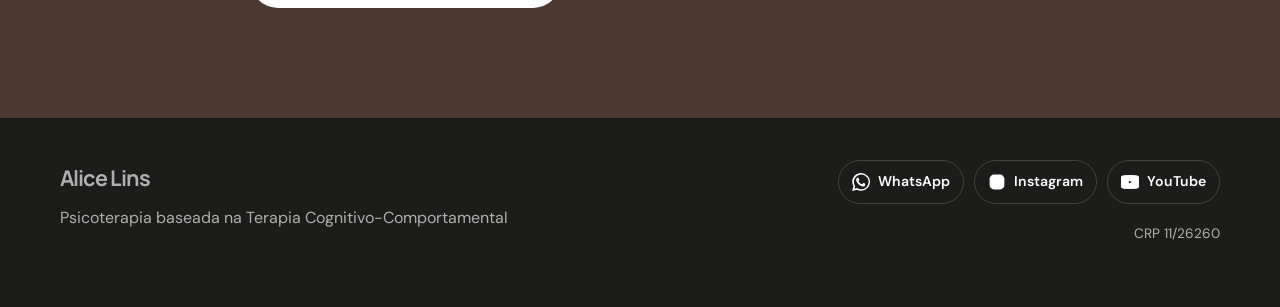
==== commit 4aad46c0: "Tirado o faq, colocado servicos depois do hero, deixado style e js do faq" ====
--- a/index.html
+++ b/index.html
@@ -26,6 +26,12 @@
   <meta property="og:locale" content="pt_BR">
 
   <title>Alice Lins | Psicóloga</title>
+
+  <link
+    rel="icon"
+    type="image/png"
+    href="assets/favicon/favicon.svg"
+  >
 
   <link rel="preconnect" href="https://fonts.googleapis.com">
   <link rel="preconnect" href="https://fonts.gstatic.com" crossorigin>
@@ -173,6 +179,102 @@
 
 
     <!-- =====================================================
+        SERVIÇOS
+    ====================================================== -->
+
+    <section
+      class="section services-section"
+      id="servicos"
+      aria-labelledby="servicos-title"
+    >
+      <div class="container">
+
+        <div class="section-heading">
+          <span class="eyebrow">Serviços</span>
+
+          <h2 id="servicos-title">
+            Encontre o formato de acompanhamento que faz sentido para você.
+          </h2>
+
+          <p class="lead">
+            Cada atendimento é pensado de acordo com a sua necessidade e o momento
+            que você está vivendo.
+          </p>
+        </div>
+
+
+        <div class="services-list">
+
+          <!-- SERVIÇO 1 -->
+
+          <article class="service-item">
+
+            <div class="service-number" aria-hidden="true">
+              01
+            </div>
+
+            <div class="service-content">
+              <h3>Terapia individual</h3>
+
+              <p>
+                Acompanhamento psicológico semanal, personalizado e baseado em
+                evidências, para compreender suas dificuldades, desenvolver novas
+                estratégias e construir mudanças consistentes.
+              </p>
+            </div>
+
+          </article>
+
+
+          <!-- SERVIÇO 2 -->
+
+          <article class="service-item">
+
+            <div class="service-number" aria-hidden="true">
+              02
+            </div>
+
+            <div class="service-content">
+              <h3>Sessão única</h3>
+
+              <p>
+                Atendimento pontual para trabalhar uma demanda específica, buscando
+                compreensão, direcionamento e estratégias práticas para lidar com a
+                situação.
+              </p>
+            </div>
+
+          </article>
+
+
+          <!-- SERVIÇO 3 -->
+
+          <article class="service-item">
+
+            <div class="service-number" aria-hidden="true">
+              03
+            </div>
+
+            <div class="service-content">
+              <h3>Avaliação psicológica</h3>
+
+              <p>
+                Processo de investigação psicológica para compreender sintomas,
+                funcionamento emocional e possíveis transtornos ou condições de
+                neurodivergência, contribuindo para um melhor funcionamento e
+                adaptação à rotina.
+              </p>
+            </div>
+
+          </article>
+
+        </div>
+
+      </div>
+    </section>
+
+
+    <!-- =====================================================
          ACOMPANHAMENTO
     ====================================================== -->
 
@@ -517,133 +619,7 @@
     </section>
 
     
-    <section
-      class="section section-beige"
-      id="faq"
-      aria-labelledby="faq-title"
-    >
-
-      <div class="container narrow">
-
-        <div class="section-heading">
-
-          <h2 id="faq-title">
-            Perguntas frequentes
-          </h2>
-
-        </div>
-
-
-        <div class="faq-list">
-
-
-          <details>
-
-            <summary>
-              Preciso ter diagnóstico de depressão para fazer terapia?
-            </summary>
-
-            <div class="faq-answer">
-
-              <p>
-                Não. Você pode procurar psicoterapia mesmo sem ter um diagnóstico. A avaliação inicial ajuda a compreender seus sintomas, dificuldades e necessidades.
-              </p>
-
-            </div>
-
-          </details>
-
-
-          <details>
-
-            <summary>
-              A terapia cura a depressão?
-            </summary>
-
-            <div class="faq-answer">
-
-              <p>
-                A psicoterapia é um dos tratamentos com evidências para depressão e pode contribuir significativamente para a redução dos sintomas e recuperação do funcionamento. A necessidade de outros cuidados, como acompanhamento médico, depende de cada caso.
-              </p>
-
-            </div>
-
-          </details>
-
-
-          <details>
-
-            <summary>
-              Vou precisar tomar medicação?
-            </summary>
-
-            <div class="faq-answer">
-
-              <p>
-                Não necessariamente. A indicação de medicação depende de avaliação médica. Quando necessário, psicoterapia e tratamento medicamentoso podem fazer parte de um cuidado integrado.
-              </p>
-
-            </div>
-
-          </details>
-
-
-          <details>
-
-            <summary>
-              Quanto tempo dura o tratamento?
-            </summary>
-
-            <div class="faq-answer">
-
-              <p>
-                Não existe um período igual para todas as pessoas. A duração depende da intensidade e características dos sintomas, histórico, objetivos e evolução do tratamento.
-              </p>
-
-            </div>
-
-          </details>
-
-
-          <details>
-
-            <summary>
-              Eu estou sem vontade de fazer nada. A terapia pode ajudar?
-            </summary>
-
-            <div class="faq-answer">
-
-              <p>
-                Sim. A falta de energia e motivação pode fazer parte do quadro depressivo. O tratamento pode trabalhar justamente o ciclo de inatividade, isolamento e perda de interesse, utilizando estratégias graduais e compatíveis com seu momento.
-              </p>
-
-            </div>
-
-          </details>
-
-
-          <details>
-
-            <summary>
-              Quando a depressão precisa de avaliação psiquiátrica?
-            </summary>
-
-            <div class="faq-answer">
-
-              <p>
-                Isso depende de cada caso. Quando os sintomas são mais intensos, persistentes, há prejuízo importante no funcionamento ou outras questões clínicas relevantes, pode ser indicado buscar avaliação médica. A psicoterapia pode acontecer de forma integrada a esse cuidado.
-              </p>
-
-            </div>
-
-          </details>
-
-
-        </div>
-
-      </div>
-
-    </section>
+
 
 
 
--- a/css/style.css
+++ b/css/style.css
@@ -1108,6 +1108,166 @@
   color: var(--gray);
 }
 
+/* =========================================================
+   SERVIÇOS
+========================================================= */
+
+.services-section {
+  position: relative;
+  background: var(--beige);
+}
+
+.services-list {
+  position: relative;
+  max-width: 900px;
+  margin: 60px auto 0;
+  padding-left: 90px;
+}
+
+/* Linha que conecta os círculos */
+
+.services-list::before {
+  content: "";
+  position: absolute;
+  left: 36px;
+  top: 36px;
+  bottom: 36px;
+  width: 1px;
+  background: rgba(111, 85, 69, 0.28);
+}
+
+
+/* Cada serviço */
+
+.service-item {
+  position: relative;
+  display: grid;
+  grid-template-columns: 1fr;
+  padding: 0 0 58px;
+}
+
+.service-item:last-child {
+  padding-bottom: 0;
+}
+
+
+/* Círculo */
+
+.service-number {
+  position: absolute;
+  left: -90px;
+  top: 0;
+
+  width: 72px;
+  height: 72px;
+
+  display: flex;
+  align-items: center;
+  justify-content: center;
+
+  border: 1px solid var(--coffee);
+  border-radius: 50%;
+
+  background: var(--beige);
+  color: var(--coffee-dark);
+
+  font-family: "Cormorant Garamond", serif;
+  font-size: 1.55rem;
+  font-weight: 600;
+
+  z-index: 2;
+
+  transition:
+    background-color 220ms ease,
+    color 220ms ease,
+    transform 220ms ease,
+    box-shadow 220ms ease;
+}
+
+
+/* Conteúdo */
+
+.service-content {
+  max-width: 700px;
+  padding-top: 5px;
+}
+
+.service-content h3 {
+  margin: 0 0 12px;
+
+  color: var(--coffee-dark);
+
+  font-family: "Manrope", sans-serif;
+  font-size: 1.25rem;
+  font-weight: 700;
+}
+
+.service-content p {
+  max-width: 680px;
+  margin: 0;
+
+  color: var(--gray);
+
+  font-size: 1rem;
+  line-height: 1.8;
+}
+
+
+/* Interação */
+
+.service-item:hover .service-number {
+  background: var(--coffee);
+  color: var(--off-white);
+  transform: scale(1.06);
+  box-shadow: 0 10px 25px rgba(77, 57, 47, 0.14);
+}
+
+
+/* =========================================================
+   SERVIÇOS — MOBILE
+========================================================= */
+
+@media (max-width: 600px) {
+
+  .services-list {
+    margin-top: 45px;
+    padding-left: 62px;
+  }
+
+  .services-list::before {
+    left: 25px;
+    top: 30px;
+    bottom: 30px;
+  }
+
+  .service-item {
+    padding-bottom: 48px;
+  }
+
+  .service-number {
+    left: -62px;
+
+    width: 52px;
+    height: 52px;
+
+    font-size: 1.2rem;
+  }
+
+  .service-content {
+    padding-top: 2px;
+  }
+
+  .service-content h3 {
+    font-size: 1.08rem;
+    margin-bottom: 8px;
+  }
+
+  .service-content p {
+    font-size: 0.95rem;
+    line-height: 1.7;
+  }
+}
+
 .site-footer {
   padding: 42px 0;
   background: var(--black);
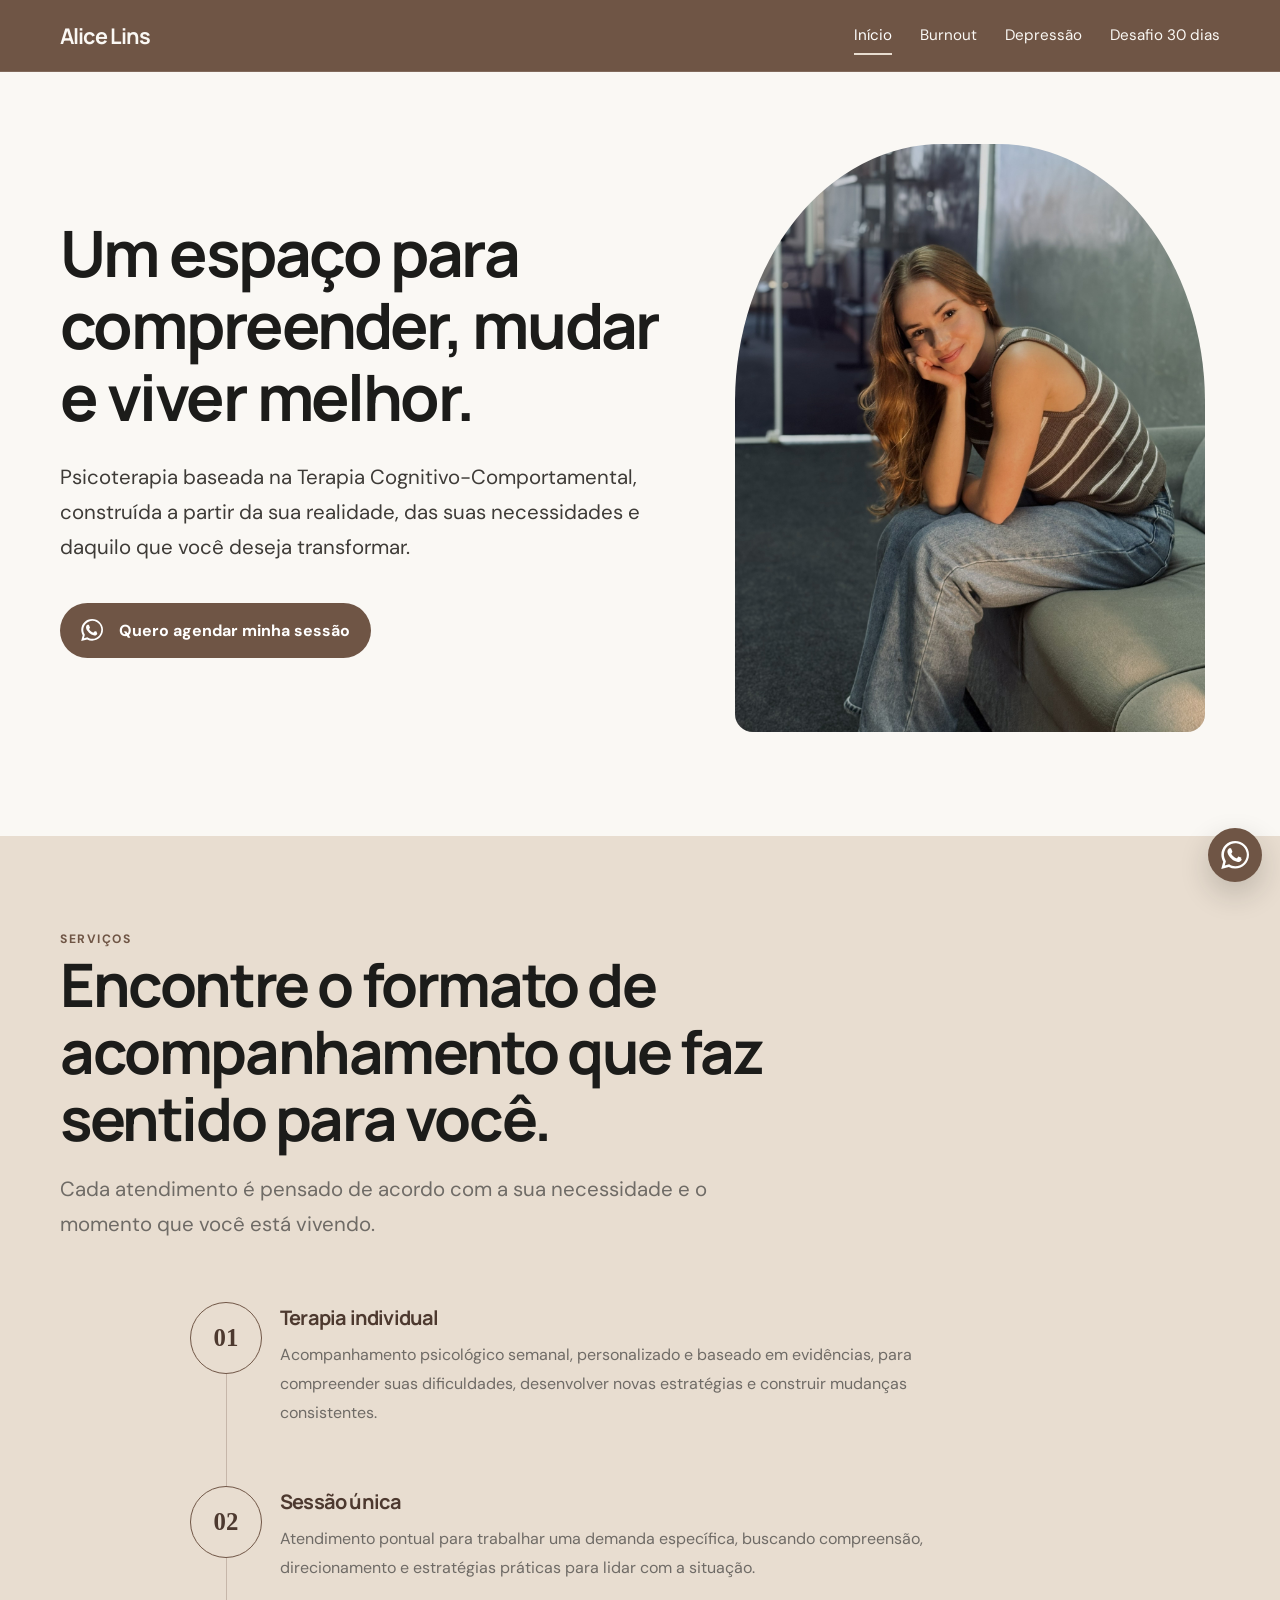
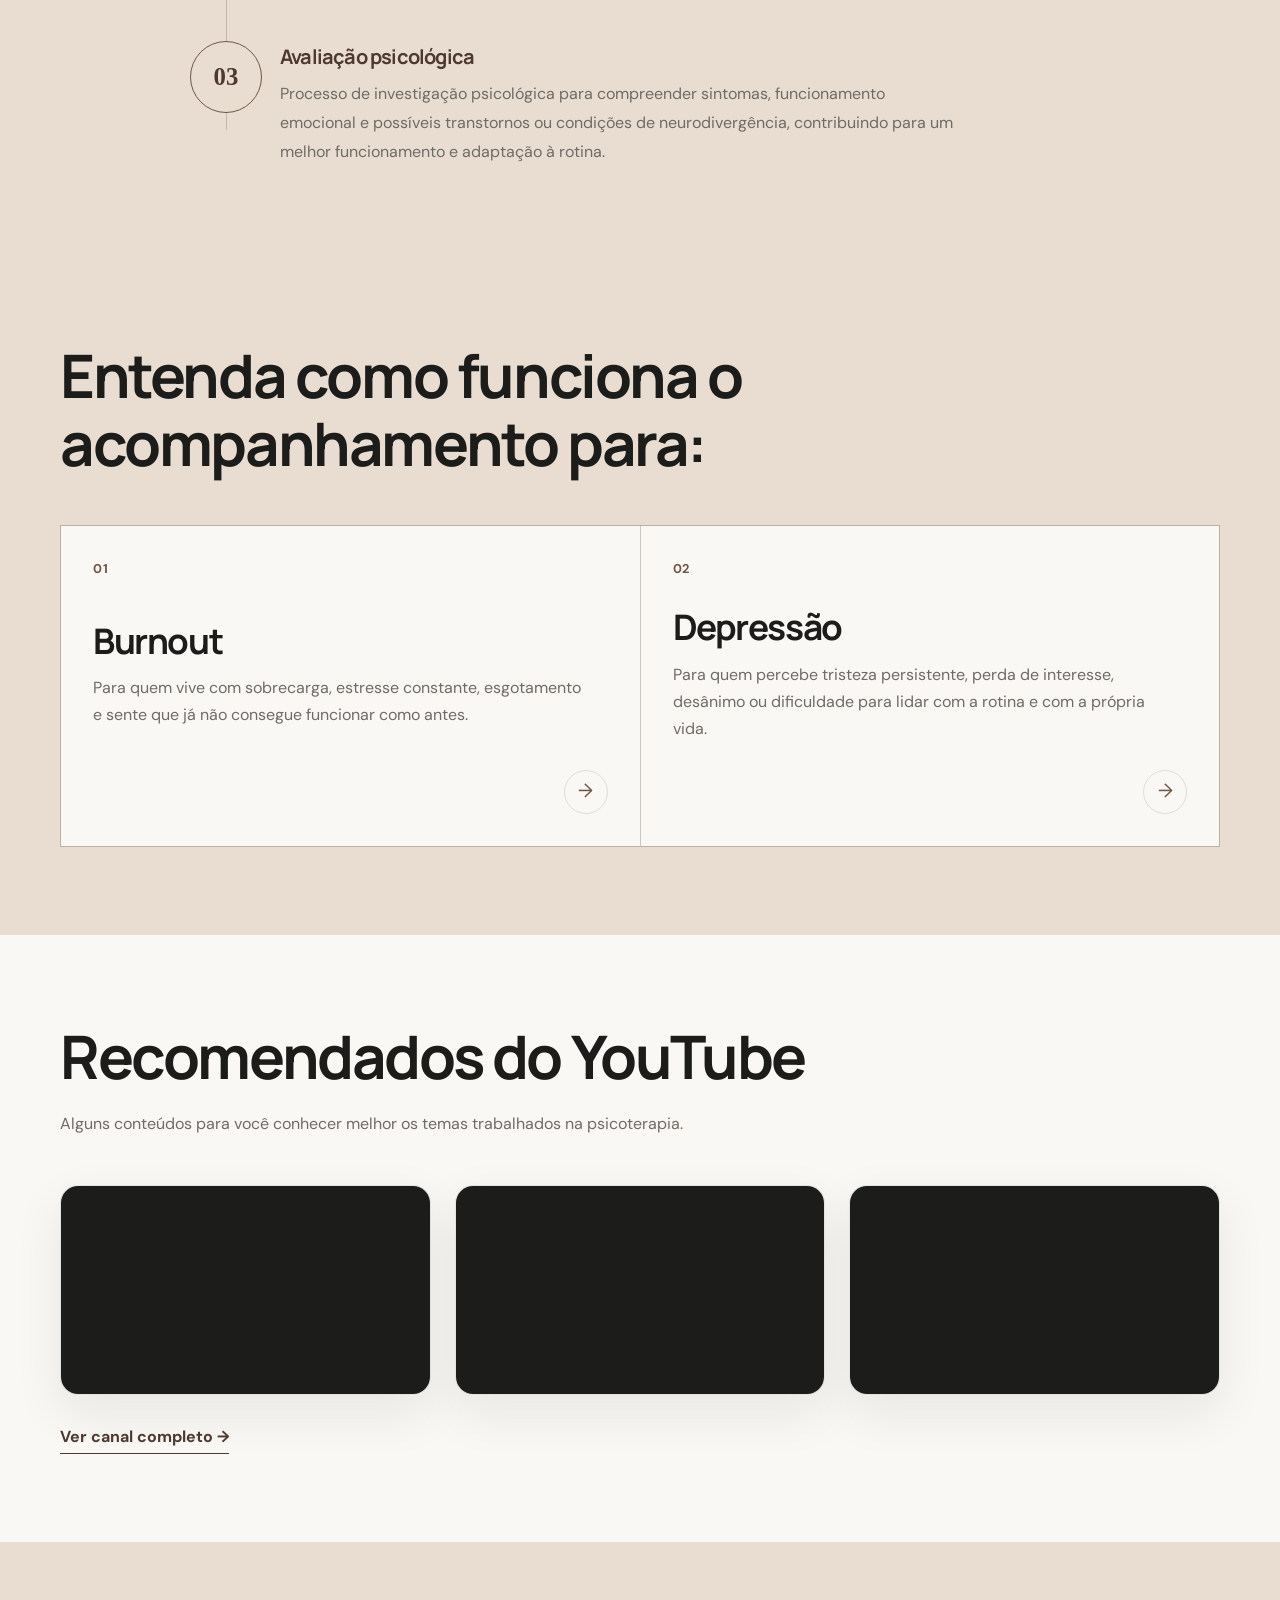
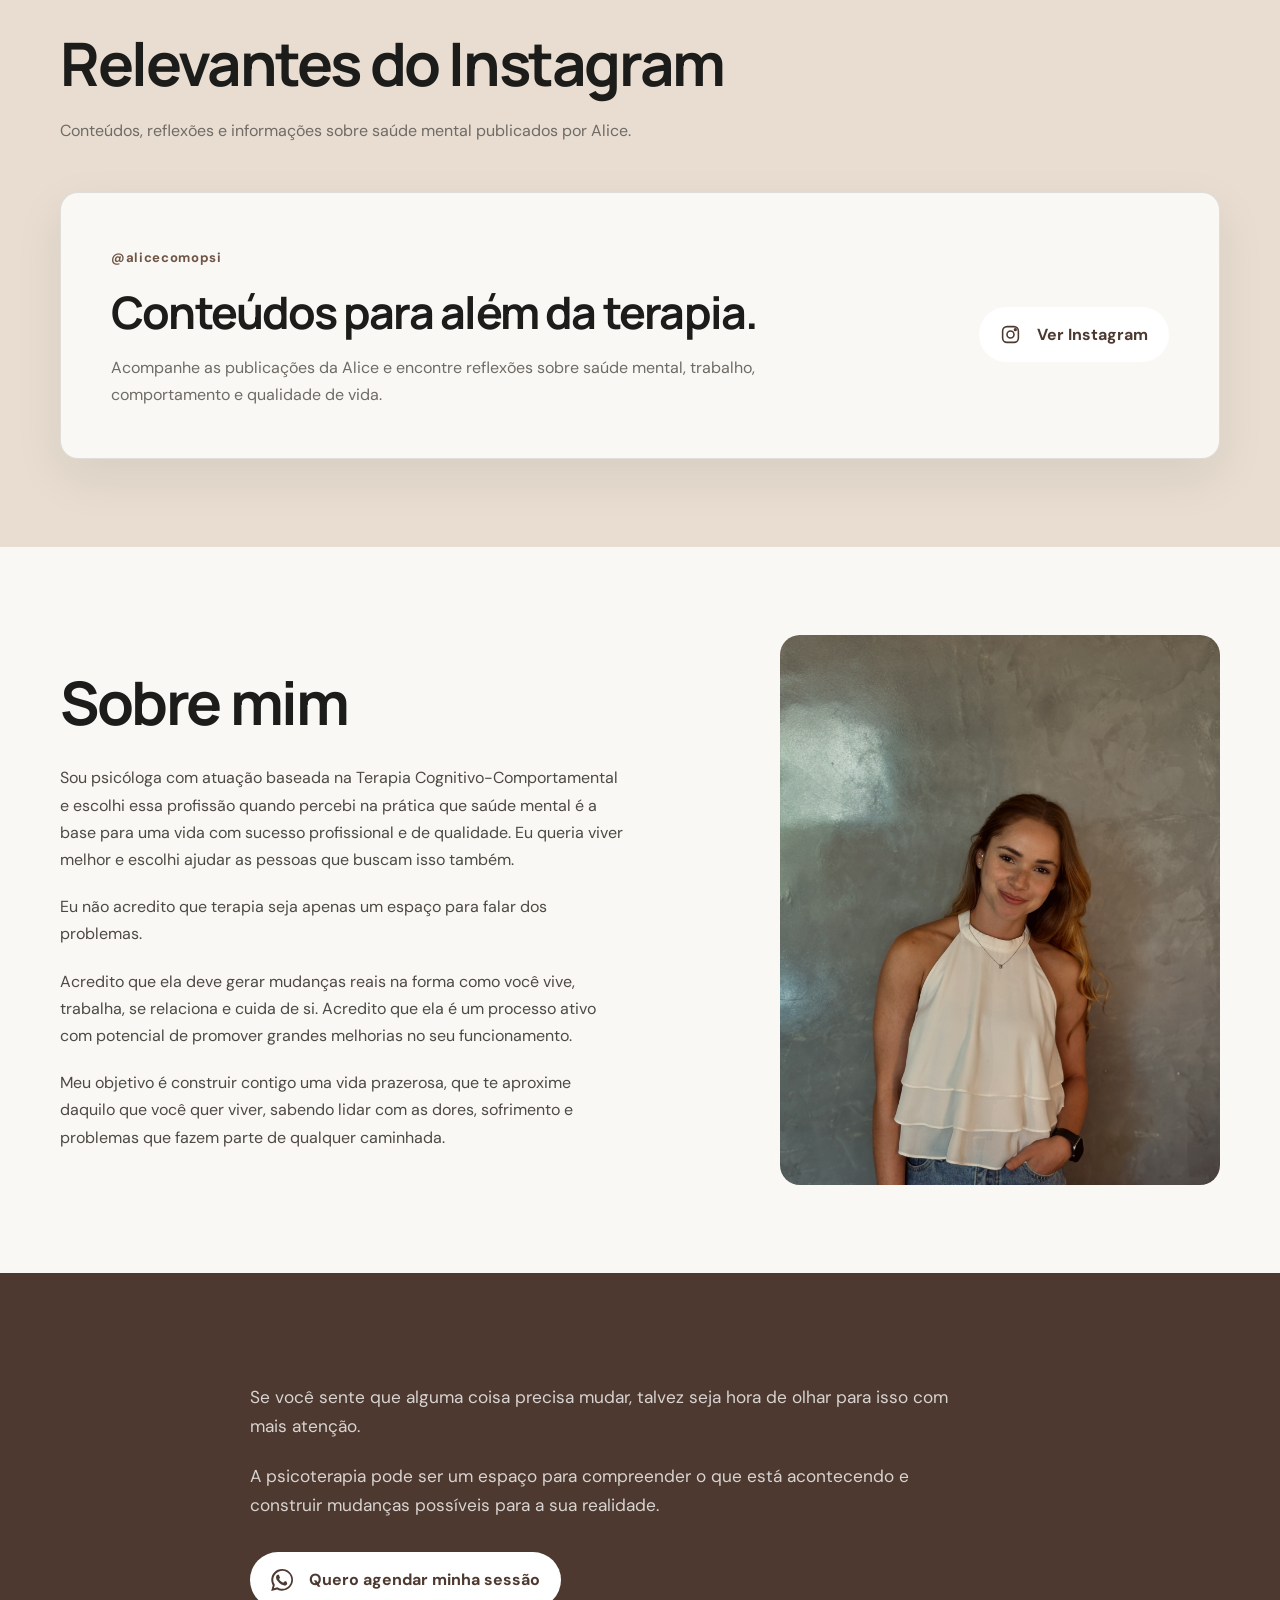
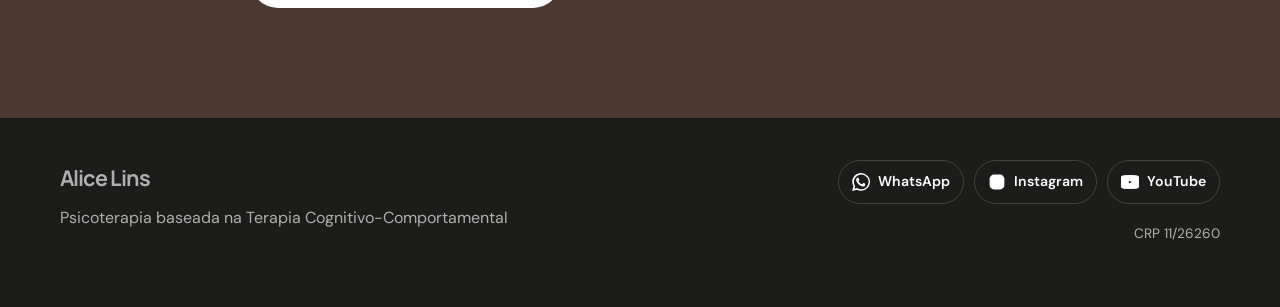
==== commit 13e4e7c6: "Incluindo workbook 30 dias no menu" ====
--- a/index.html
+++ b/index.html
@@ -103,6 +103,10 @@
           Depressão
         </a>
 
+        <a href="workbook-mentalidade-desacelerada.html">
+          Desafio 30 dias
+        </a>
+
       </nav>
 
     </div>
